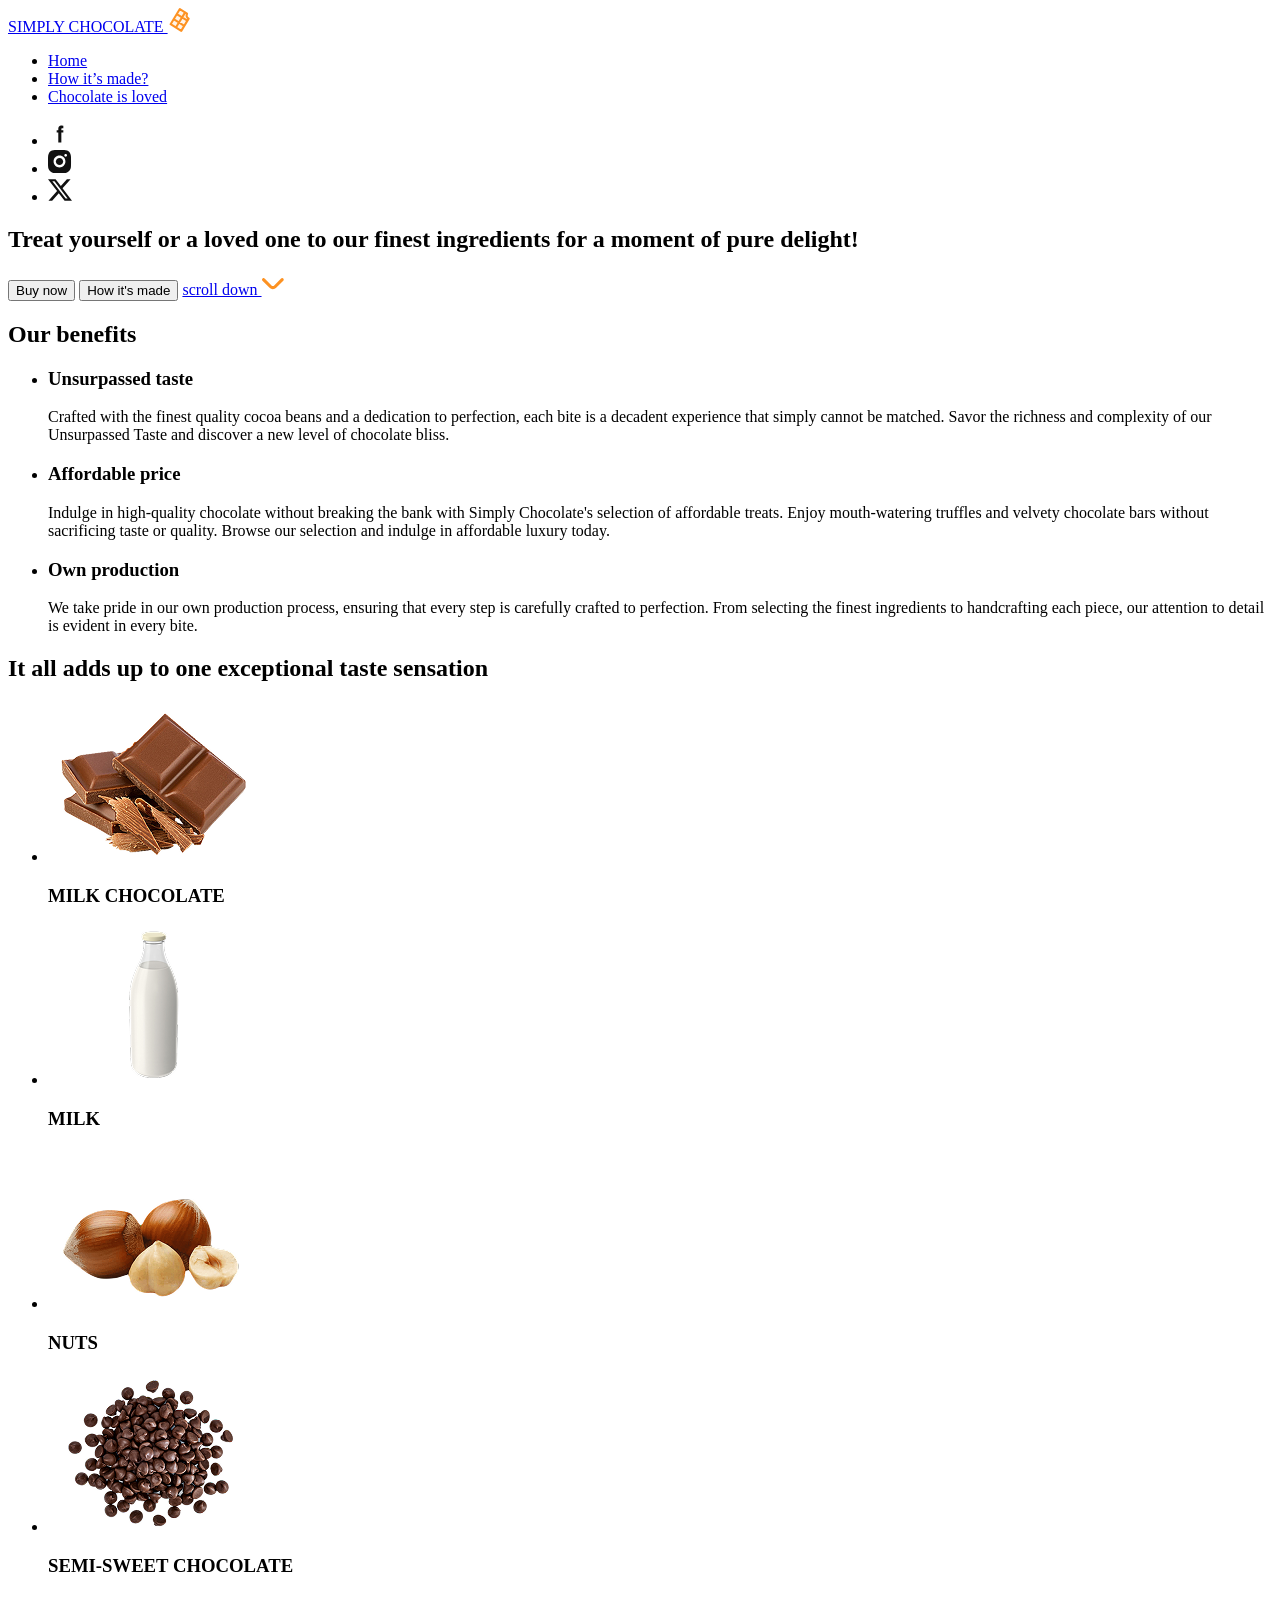
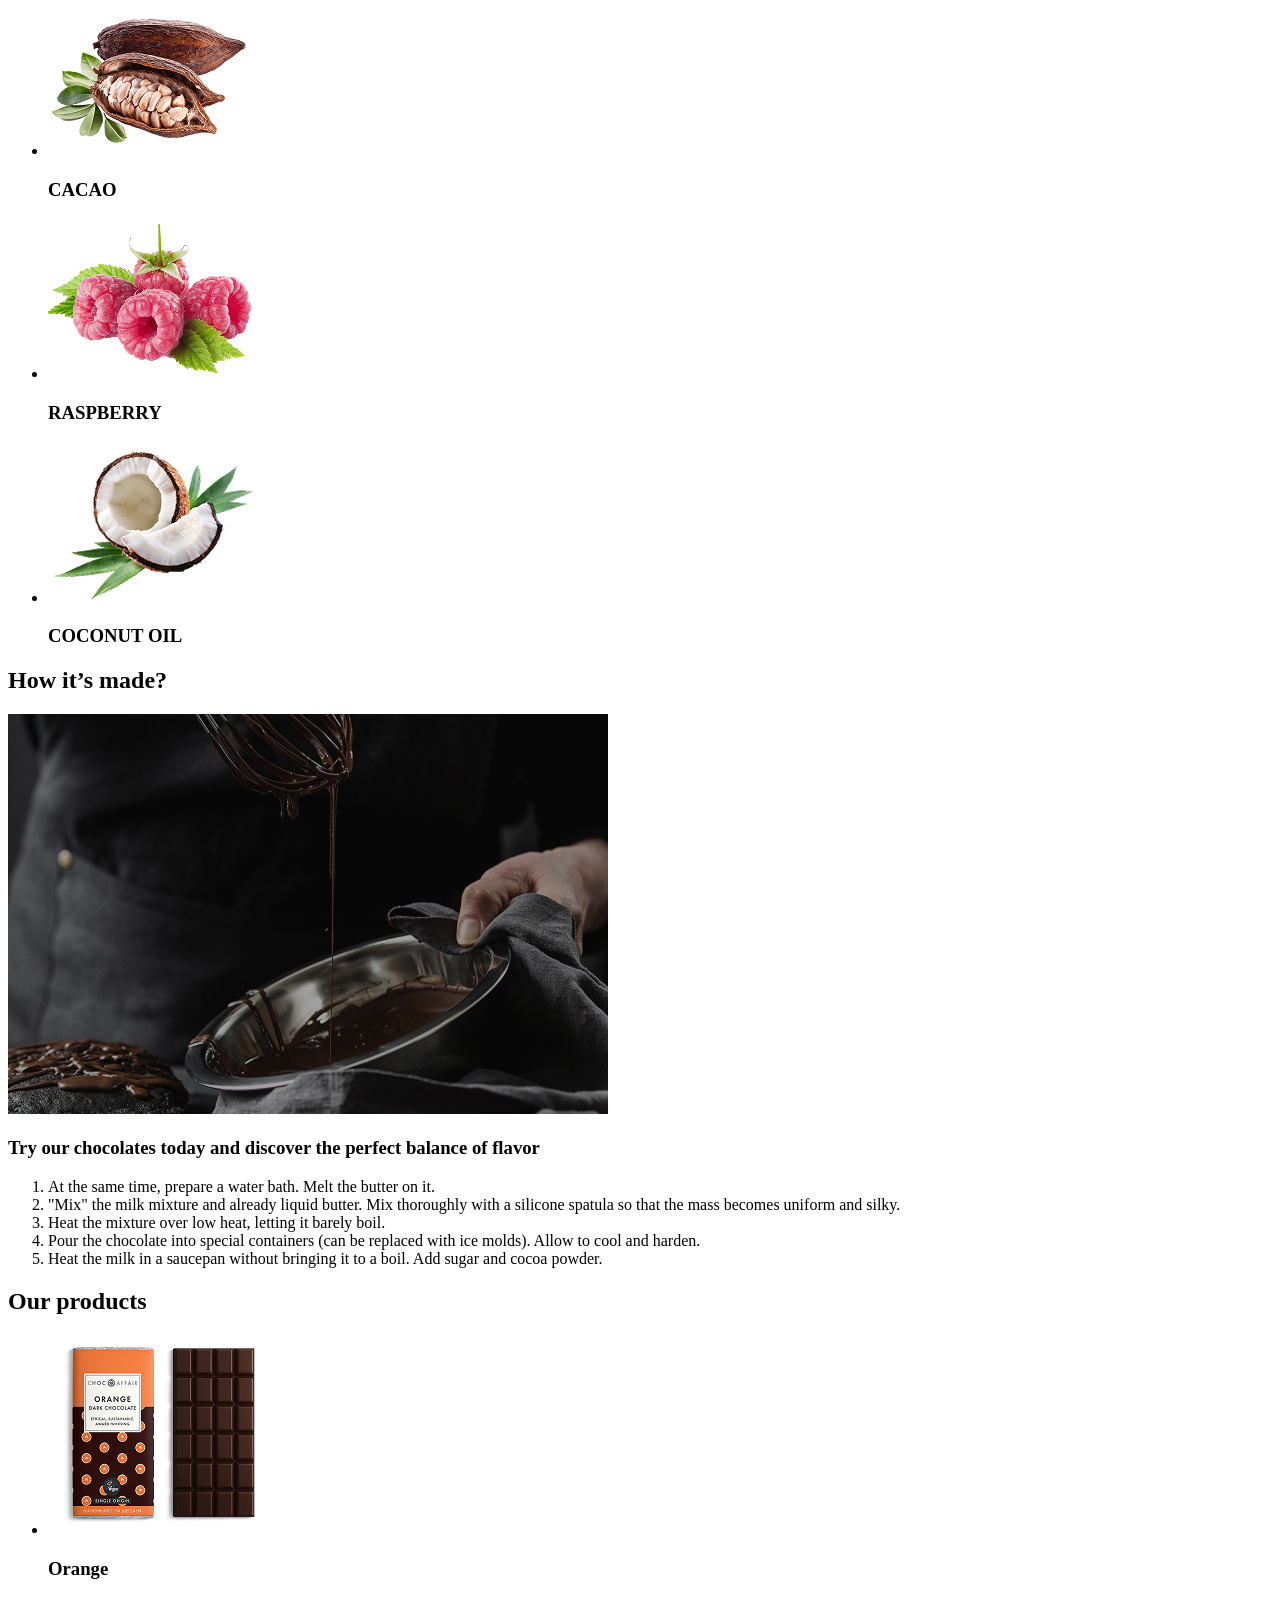
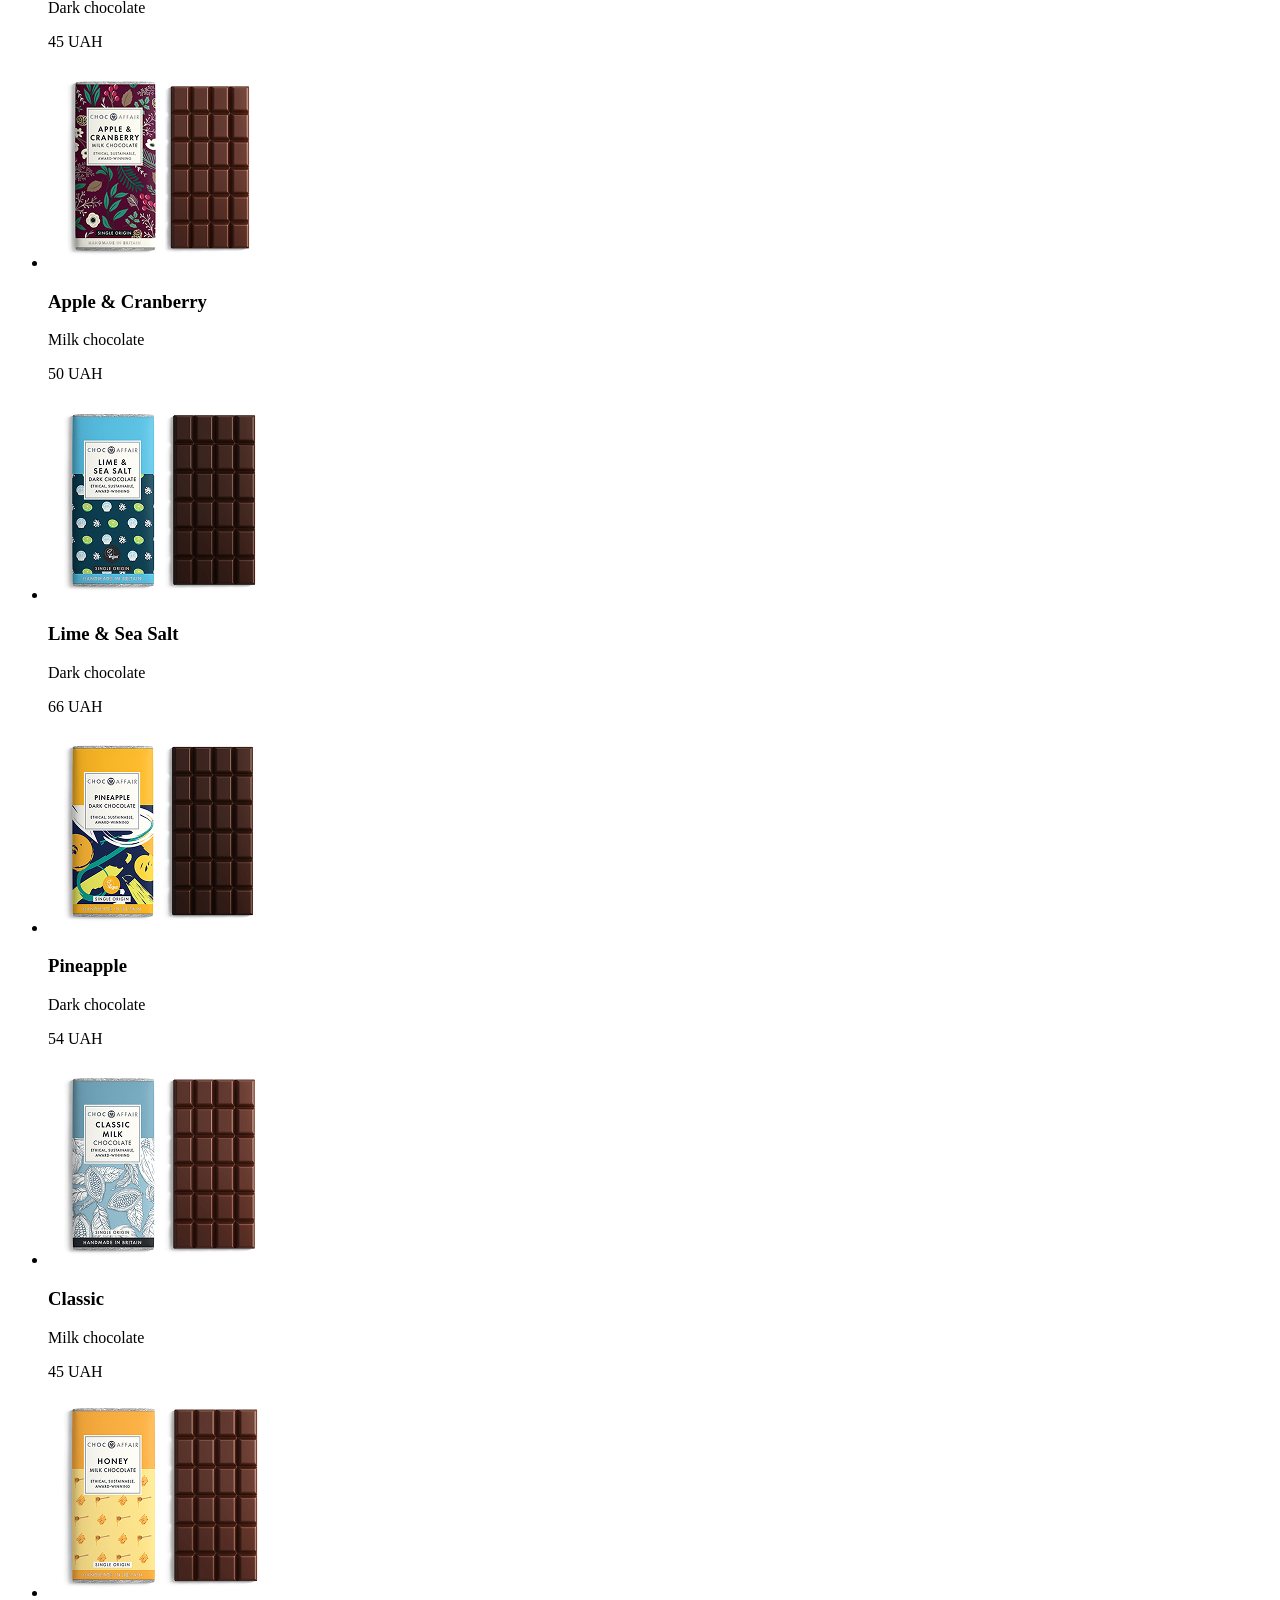
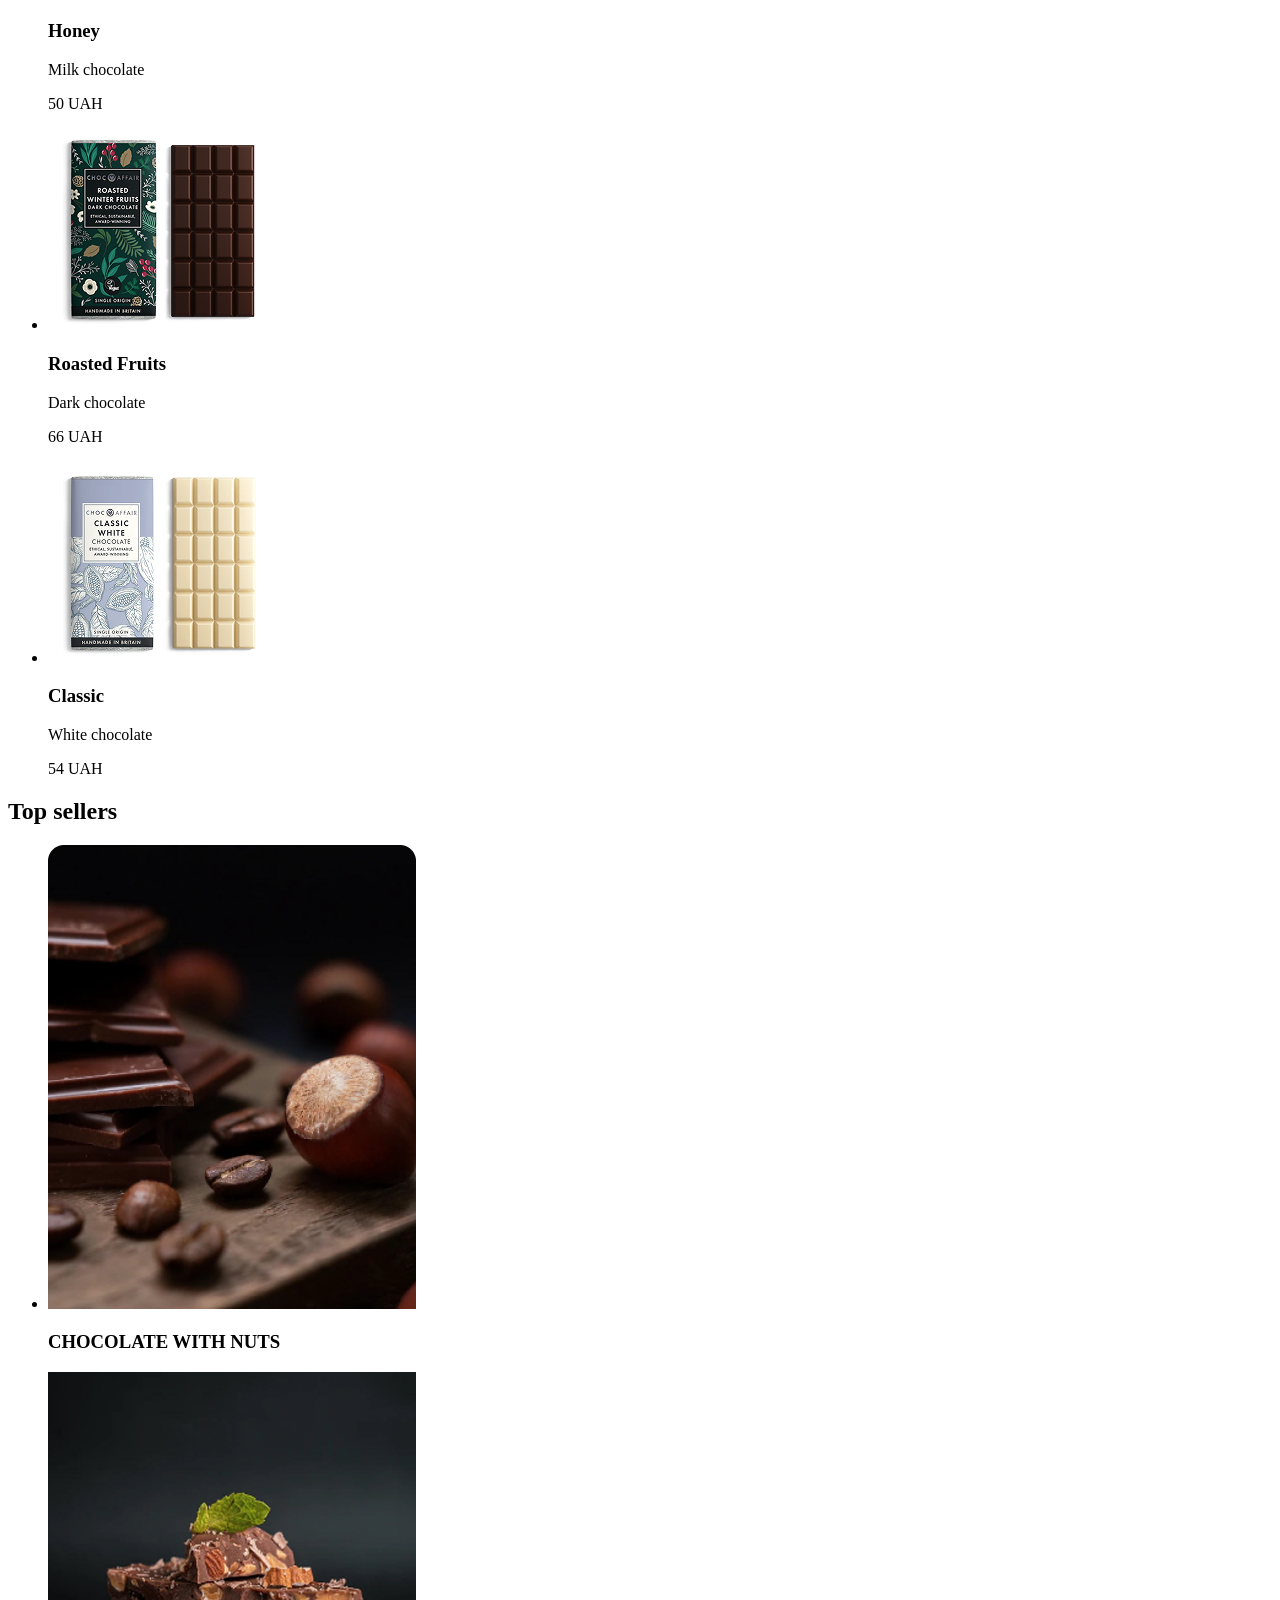
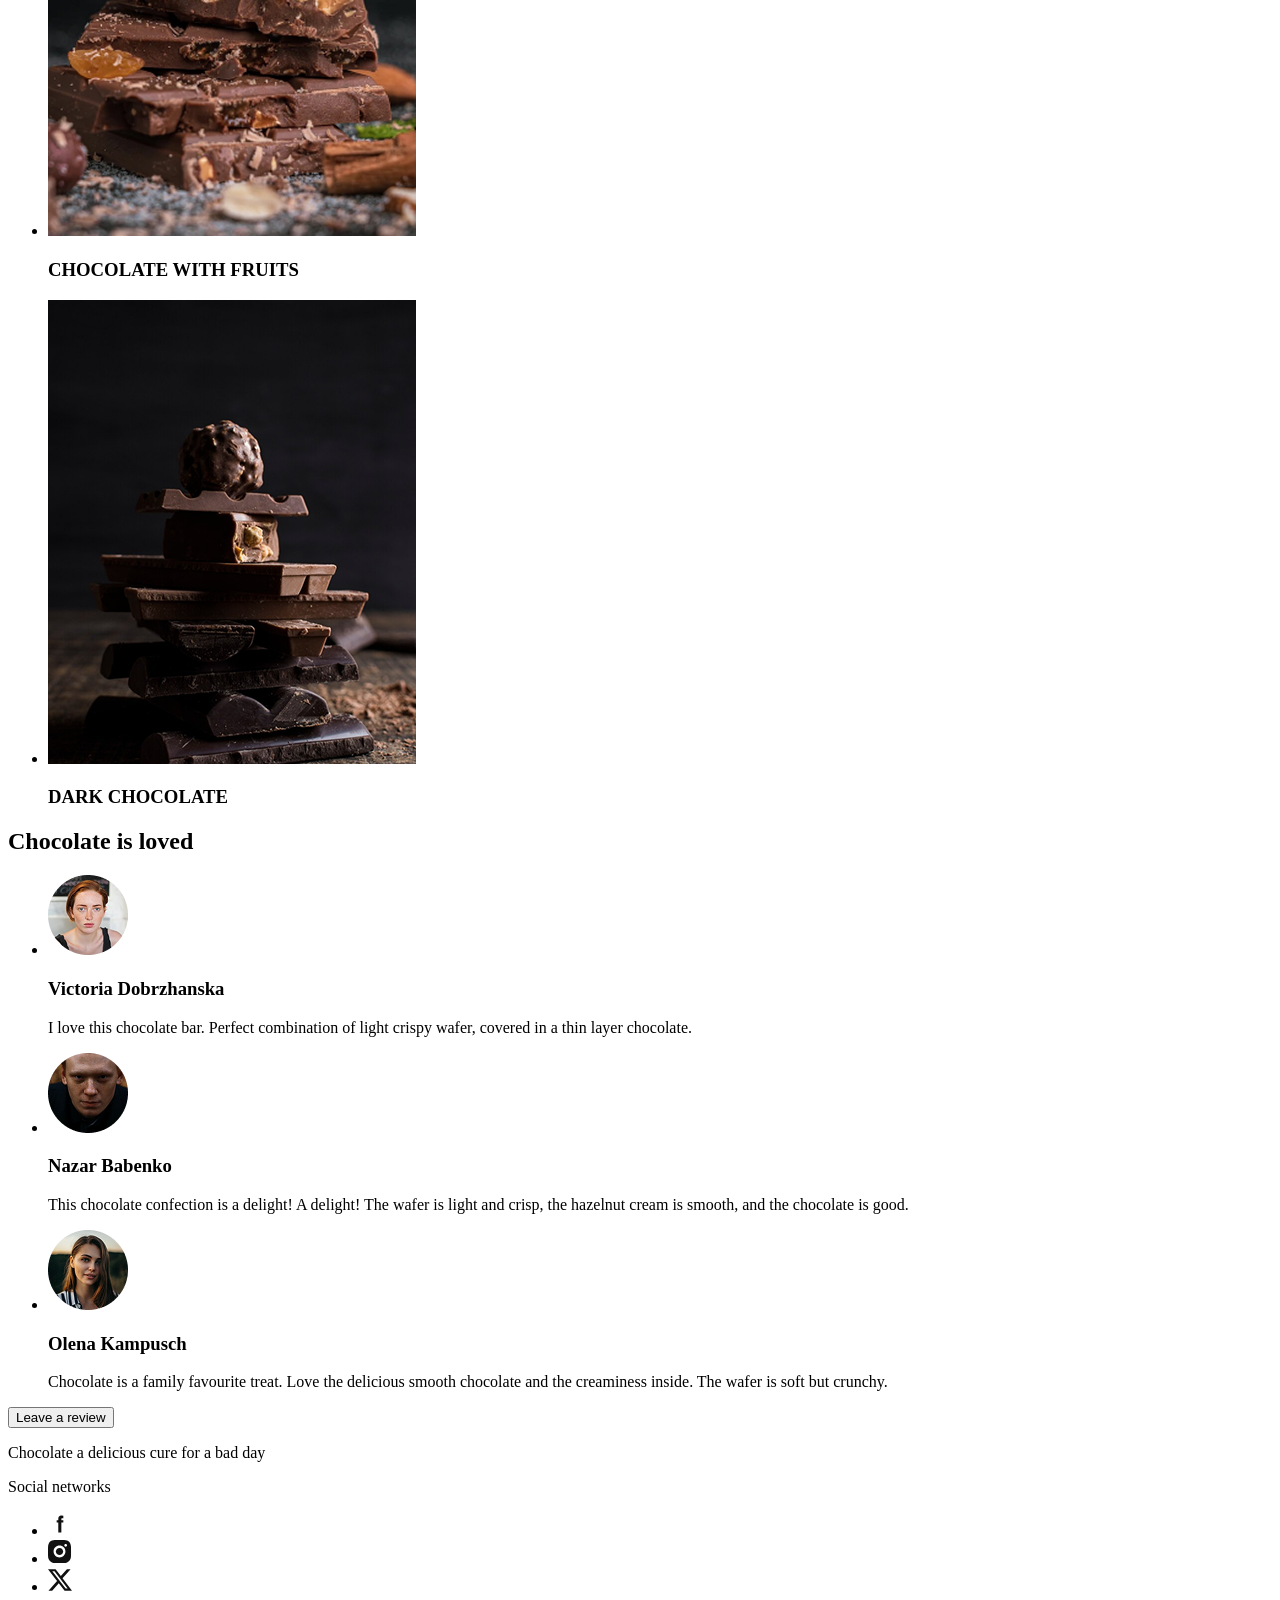
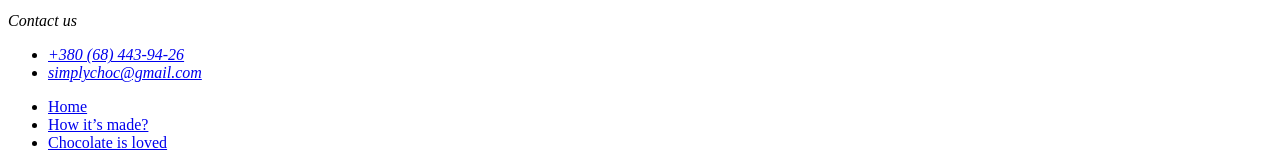
==== index.html @ ccf54289 "Finish lesson-01" ====
<!DOCTYPE html>
<html lang="en">
<head>
    <meta charset="UTF-8">
    <meta name="viewport" content="width=device-width, initial-scale=1.0">
    <meta name="description" content="Simply Chocolate offers high-quality, handmade chocolate bars with unique flavors like Orange, Sea Salt, and Roasted Nuts. Pure ingredients for a moment of pure delight. Shop our bestsellers online.">
    <meta name="keywords" content="simply chocolate, artisan chocolate, buy chocolate online, dark chocolate bars, milk chocolate, organic sweets, handmade confectionery, chocolate gift sets, gourmet chocolate, cocoa products">
    <title>Simply Chocolate</title>
    <link rel="shortcut icon" href="./images/icons/logo.svg" type="image/xml+svg" />
</head>
<body>
    <!-- Header section-->
    <header id="home">
        <a href="./index.html">SIMPLY CHOCOLATE <img src="./images/icons/logo.svg" alt="Site logo" width="24" height="24"></a>
        <nav>
            <ul>
                <li>
                    <a href="#home">Home</a>
                </li>
                <li>
                    <a href="#made">How it’s made?</a>
                </li>
                <li>
                    <a href="#reviews">Chocolate is loved</a>
                </li>
            </ul>
        </nav>

        <ul>
            <li>
                <a href="https://facebook.com" 
                target="_blank" 
                rel="noopener noreferrer">
                    <img src="./images/icons/facebook.svg" 
                    alt="Facebook icon" 
                    width="24" 
                    height="24">
                </a>
            </li>
            <li>
                <a href="https://instagram.com" 
                target="_blank" 
                rel="noopener noreferrer">
                    <img src="./images/icons/instagram.svg" 
                    alt="Instagram icon" 
                    width="24" 
                    height="24">
                </a>
            </li>
            <li>
                <a href="https://twitter.com" 
                target="_blank" 
                rel="noopener noreferrer">
                    <img src="./images/icons/twitter.svg" 
                    alt="Twitter icon" 
                    width="24" 
                    height="24">
                </a>
            </li>
        </ul>


    </header> 
    <main>
        <!-- Hero section-->
        <section id="hero">
            <h1>
                Treat yourself or a loved one to our finest ingredients for a moment of pure delight!
            </h1>
            <button type="button">Buy now</button>
            <button type="button">How it&#39;s made</button>
            <a href="#benefits" >scroll down
                <img src="./images/icons/scroll.svg" alt="Arrow down" width="22" height="22">
            </a>

        </section>
        <!-- Benefits section-->
        <section id="benefits">
            <h2>Our benefits</h2>
            <ul>
                <li>
                    <h3>Unsurpassed taste</h3>
                    <p>Crafted with the finest quality cocoa beans and a dedication to perfection, each bite is a decadent experience that simply cannot be matched. Savor the richness and complexity of our Unsurpassed Taste and discover a new level of chocolate bliss.</p>
                </li>
                <li>
                    <h3>Affordable price</h3>
                    <p>Indulge in high-quality chocolate without breaking the bank with Simply Chocolate's selection of affordable treats. Enjoy mouth-watering truffles and velvety chocolate bars without sacrificing taste or quality. Browse our selection and indulge in affordable luxury today.</p>
                </li>
                <li>
                    <h3>Own production</h3>
                    <p>We take pride in our own production process, ensuring that every step is carefully crafted to perfection. From selecting the finest ingredients to handcrafting each piece, our attention to detail is evident in every bite.</p>
                </li>
            </ul>
        </section>
        <!-- Ingredients section-->
        <section id="ingredients">
            <h2>It all adds up to one exceptional taste sensation</h2>
            <ul>
                <li>
                    <img src="./images/ingredients/img-1.png" width="212" height="160" alt="Ingredient 1">
                    <h3>MILK CHOCOLATE</h3>
                </li>
                <li>
                    <img src="./images/ingredients/img-2.png" width="212" height="160" alt="Ingredient 2">
                    <h3>MILK</h3>
                </li>
                <li>
                    <img src="./images/ingredients/img-3.png" width="212" height="160" alt="Ingredient 3">
                    <h3>NUTS</h3>
                </li>
                <li>
                    <img src="./images/ingredients/img-4.png" width="212" height="160" alt="Ingredient 4">
                    <h3>SEMI-SWEET CHOCOLATE</h3>
                </li>
                <li>
                    <img src="./images/ingredients/img-5.png" width="212" height="160" alt="Ingredient 5">
                    <h3>CACAO</h3>
                </li>
                <li>
                    <img src="./images/ingredients/img-6.png" width="212" height="160" alt="Ingredient 6">
                    <h3>RASPBERRY</h3>
                </li>
                <li>
                    <img src="./images/ingredients/img-7.png" width="212" height="160" alt="Ingredient 7">
                    <h3>COCONUT OIL</h3>
                </li>
            </ul>
        </section>
        <!-- Made section-->
        <section id="made">
            <h2>How it’s made?</h2>
            <img src="./images/made/image.jpg" width="600" height="400" alt="How it's made">
            <h3>Try  our chocolates today and discover the perfect balance of flavor</h3>
            <ol>
                <li>At the same time, prepare a water bath. Melt the butter on it.</li>
                <li>"Mix" the milk mixture and already liquid butter. Mix thoroughly with a silicone spatula so that the mass becomes uniform and silky.</li>
                <li>Heat the mixture over low heat, letting it barely boil.</li>
                <li>Pour the chocolate into special containers (can be replaced with ice molds). Allow to cool and harden.</li>
                <li>Heat the milk in a saucepan without bringing it to a boil. Add sugar and cocoa powder.</li>
            </ol>
        </section>
        <!-- Products section-->
        <section id="products">
            <h2>Our products</h2>
            <ul>
                <li>
                    <img src="./images/products/img-1.jpg" alt="" width="230" height="201">
                    <h3>Orange </h3>
                    <p>Dark chocolate</p>
                    <p>45 UAH</p>
                </li>
                <li>
                    <img src="./images/products/img-2.jpg" alt="" width="230" height="201">
                    <h3>Apple & Cranberry</h3>
                    <p>Milk chocolate</p>
                    <p>50 UAH</p>
                </li>
                <li>
                    <img src="./images/products/img-3.jpg" alt="" width="230" height="201">
                    <h3>Lime & Sea Salt</h3>
                    <p>Dark chocolate</p>
                    <p>66 UAH</p>
                </li>
                <li>
                    <img src="./images/products/img-4.jpg" alt="" width="230" height="201">
                    <h3>Pineapple</h3>
                    <p>Dark chocolate</p>
                    <p>54 UAH</p>
                </li>
                <li>
                    <img src="./images/products/img-5.jpg" alt="" width="230" height="201">
                    <h3>Classic</h3>
                    <p>Milk chocolate</p>
                    <p>45 UAH</p>
                </li>
                <li>
                    <img src="./images/products/img-6.jpg" alt="" width="230" height="201">
                    <h3>Honey</h3>
                    <p>Milk chocolate</p>
                    <p>50 UAH</p>
                </li>
                <li>
                    <img src="./images/products/img-7.jpg" alt="" width="230" height="201">
                    <h3>Roasted Fruits</h3>
                    <p>Dark chocolate</p>
                    <p>66 UAH</p>
                </li>
                <li>
                    <img src="./images/products/img-8.jpg" alt="" width="230" height="201">
                    <h3>Classic</h3>
                    <p>White chocolate</p>
                    <p>54 UAH</p>
                </li>
            </ul>

        </section>
        <!-- Bestsellers section-->
        <section id="bestsellers">
            <h2>Top sellers</h2>
            <ul>
                <li>
                    <img src="./images/bestsellers/ill-1.png" alt="" width="368" height="464">
                    <h3>CHOCOLATE WITH NUTS</h3>
                </li>
                <li>
                    <img src="./images/bestsellers/ill-2.png" alt="" width="368" height="464">
                    <h3>CHOCOLATE WITH FRUITS</h3>
                </li>
                <li>
                    <img src="./images/bestsellers/ill-3.png" alt="" width="368" height="464">
                    <h3>DARK CHOCOLATE</h3>
                </li>
            </ul> 
        </section>
        <!-- Reviews section-->
        <section id="reviews">
            <h2>Chocolate is loved</h2>
            <ul>
                <li>
                    <img src="./images/reviews/img-1.png" alt="Victoria Dobrzhanska" width="80" height="80">
                    <h3>Victoria Dobrzhanska</h3>
                    <p>I love this chocolate bar. Perfect combination of light crispy wafer, covered in a thin layer chocolate.</p>
                </li>
                <li>
                    <img src="./images/reviews/img-2.png" alt="Nazar Babenko" width="80" height="80">
                    <h3>Nazar Babenko</h3>
                    <p>This chocolate confection is a delight! A delight! The wafer is light and crisp, the hazelnut cream is smooth, and the chocolate is good.</p>
                </li>
                <li>
                    <img src="./images/reviews/img-3.png" alt="Olena Kampusch" width="80" height="80">
                    <h3>Olena Kampusch</h3>
                    <p> Chocolate is a family favourite treat. Love the delicious smooth chocolate and the creaminess inside. The wafer is soft but crunchy.</p>
                </li>
            </ul>
            <button type="button">Leave  a review</button>
        </section>

    </main>
    <!-- Footer section-->
    <footer>
        <p>Chocolate a delicious cure for a bad day</p>

        <p>Social networks</p>

         <ul>
            <li>
                <a href="https://facebook.com" 
                target="_blank" 
                rel="noopener noreferrer">
                    <img src="./images/icons/facebook.svg" 
                    alt="Facebook icon" 
                    width="24" 
                    height="24">
                </a>
            </li>
            <li>
                <a href="https://instagram.com" 
                target="_blank" 
                rel="noopener noreferrer">
                    <img src="./images/icons/instagram.svg" 
                    alt="Instagram icon" 
                    width="24" 
                    height="24">
                </a>
            </li>
            <li>
                <a href="https://twitter.com" 
                target="_blank" 
                rel="noopener noreferrer">
                    <img src="./images/icons/twitter.svg" 
                    alt="Twitter icon" 
                    width="24" 
                    height="24">
                </a>
            </li>
        </ul>

        <address>
            <p>Contact us</p>
            <ul>
                <li><a href="tel:+380684439426">+380 (68) 443-94-26</a></li>
                <li><a href="mailto:simplychoc@gmail.com">simplychoc@gmail.com</a></li>
            </ul>
        </address>

        <ul>
            <li>
                <a href="#home">Home</a>
            </li>
            <li>
                <a href="#made">How it’s made?</a>
            </li>
            <li>
                <a href="#reviews">Chocolate is loved</a>
            </li>
        </ul>

    </footer>
    
</body>
</html>
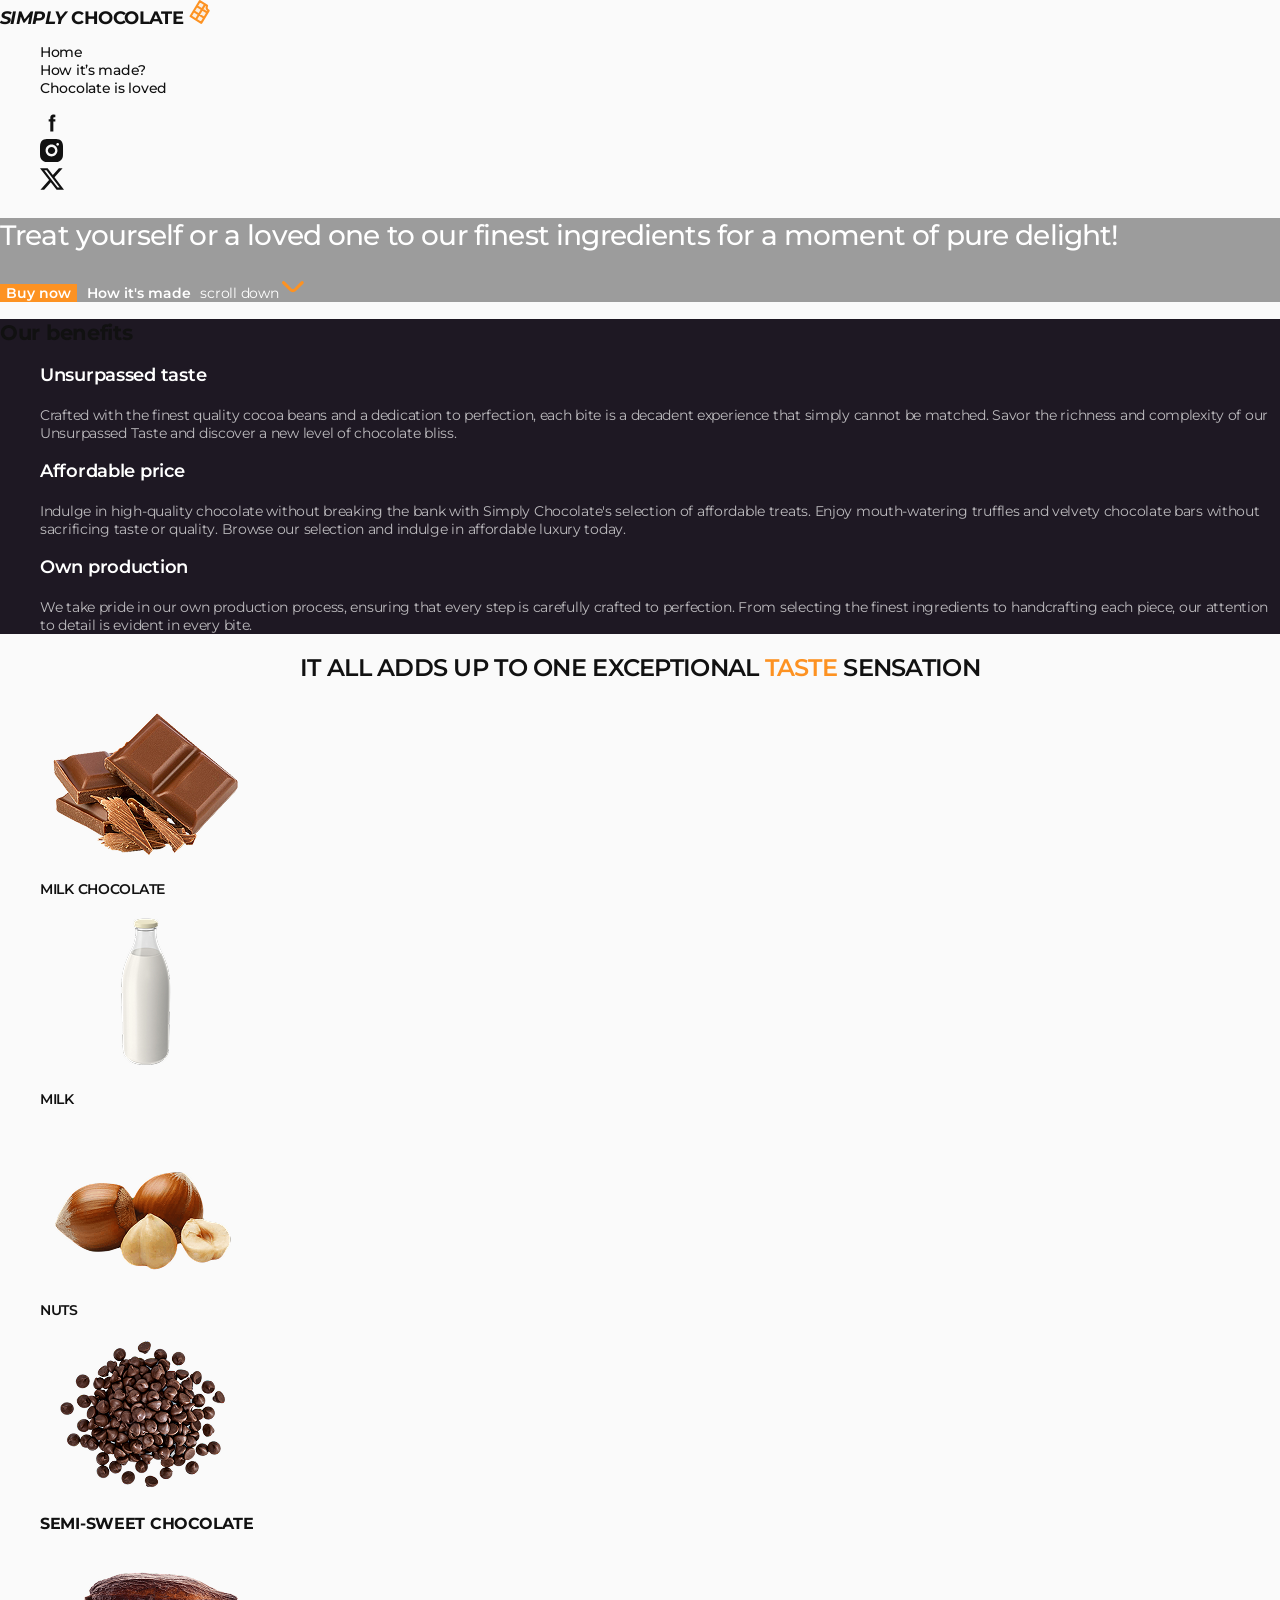
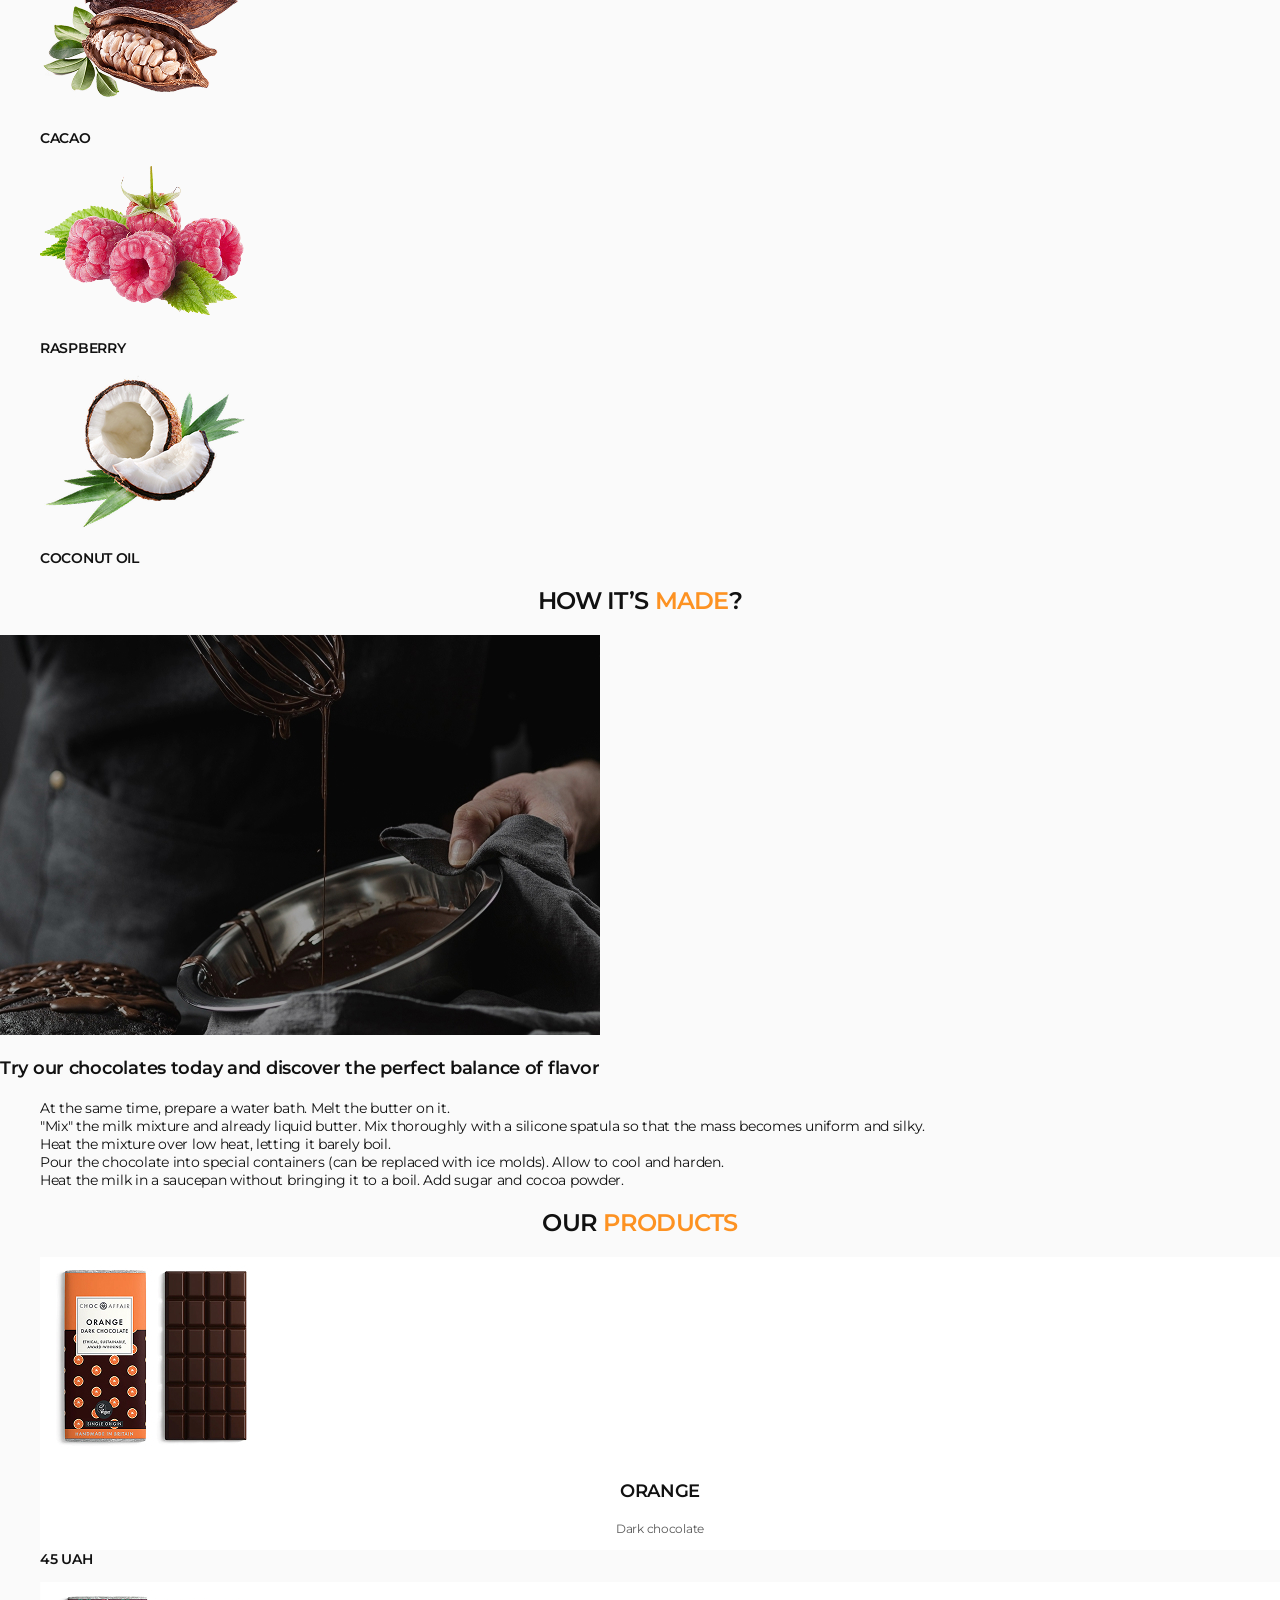
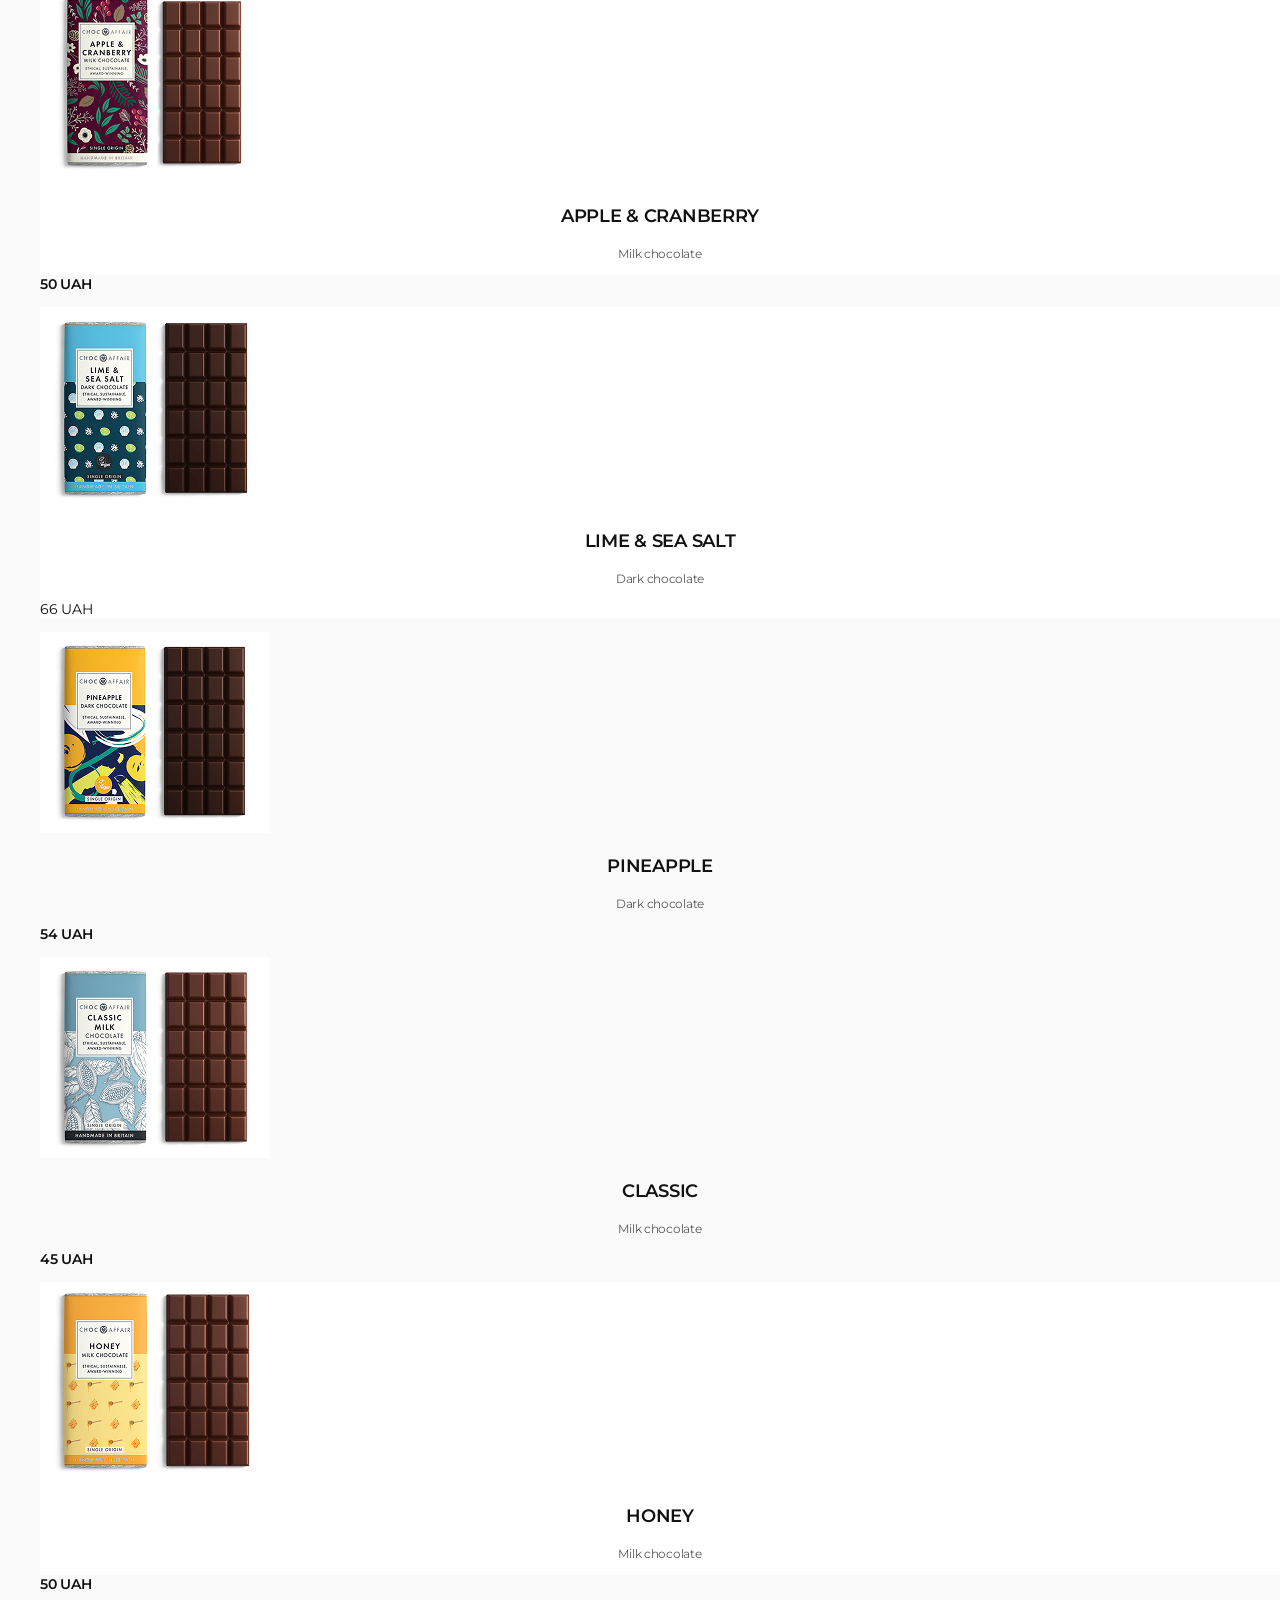
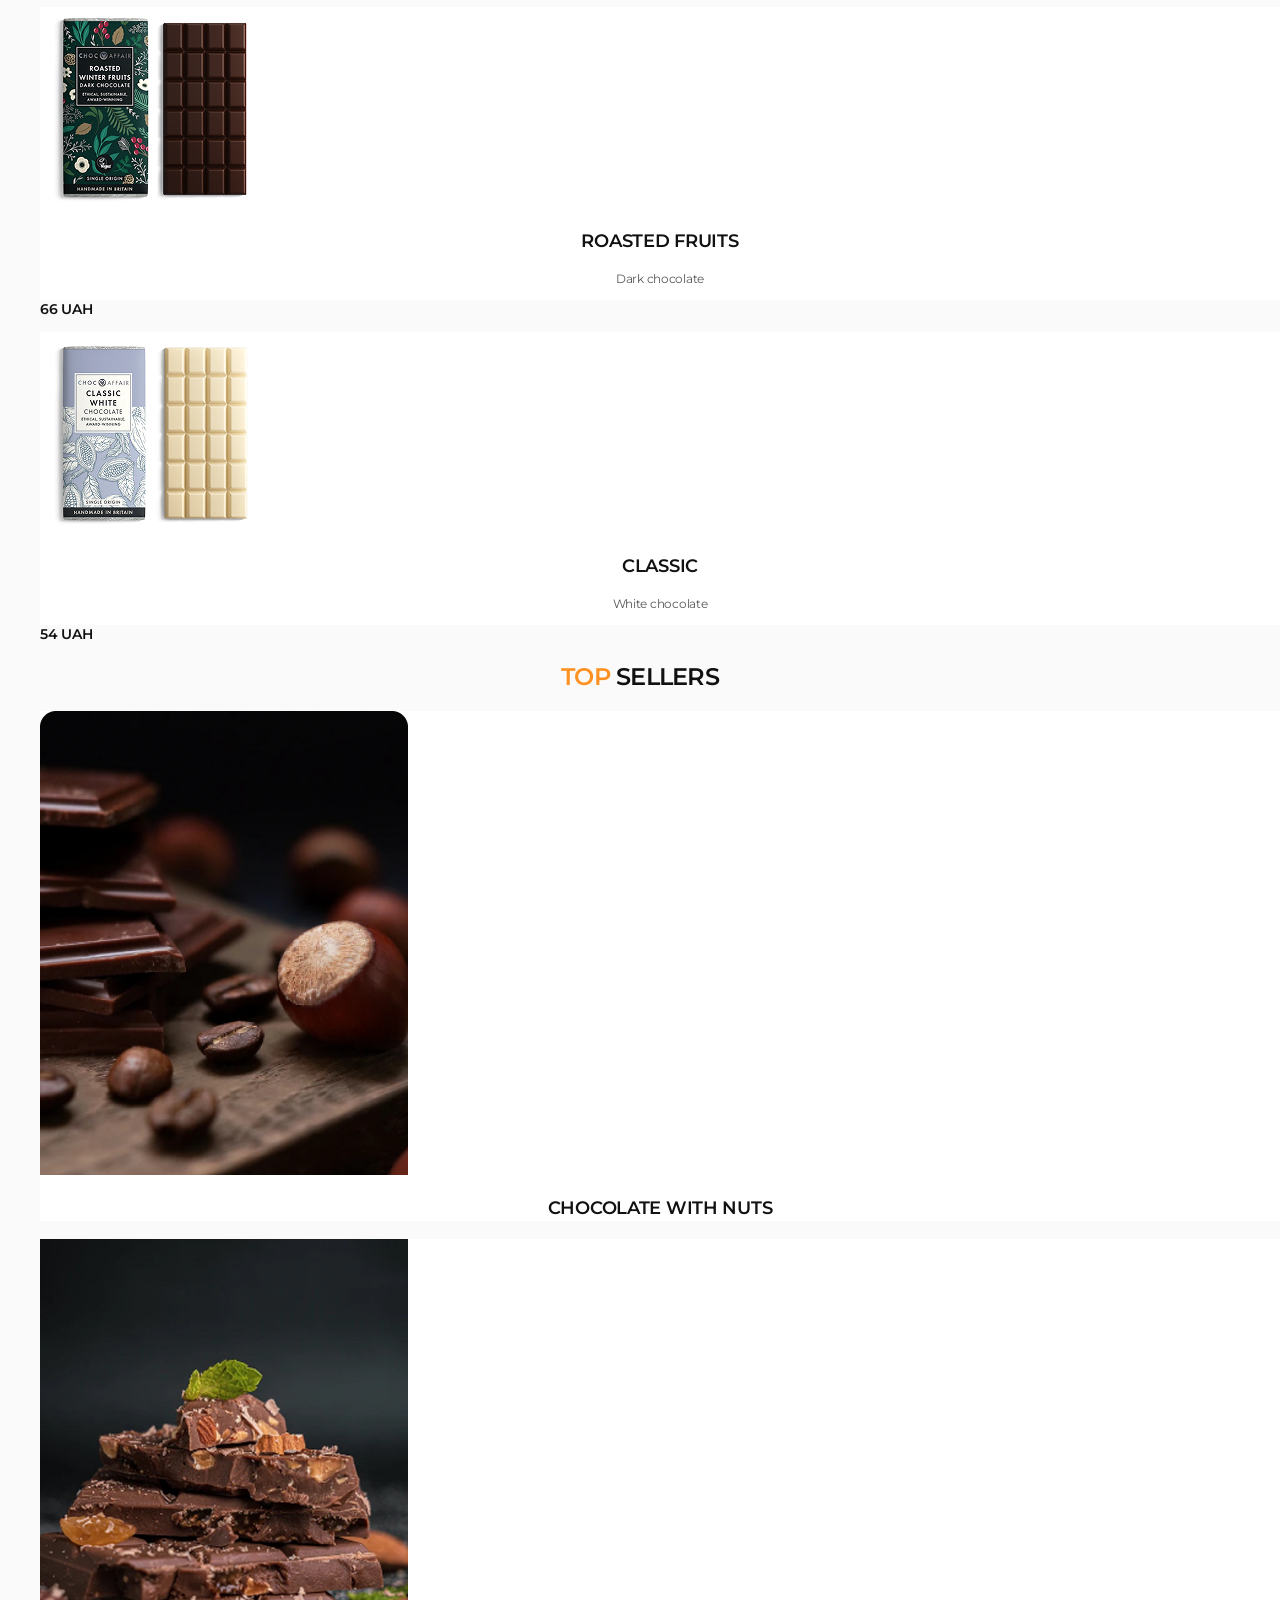
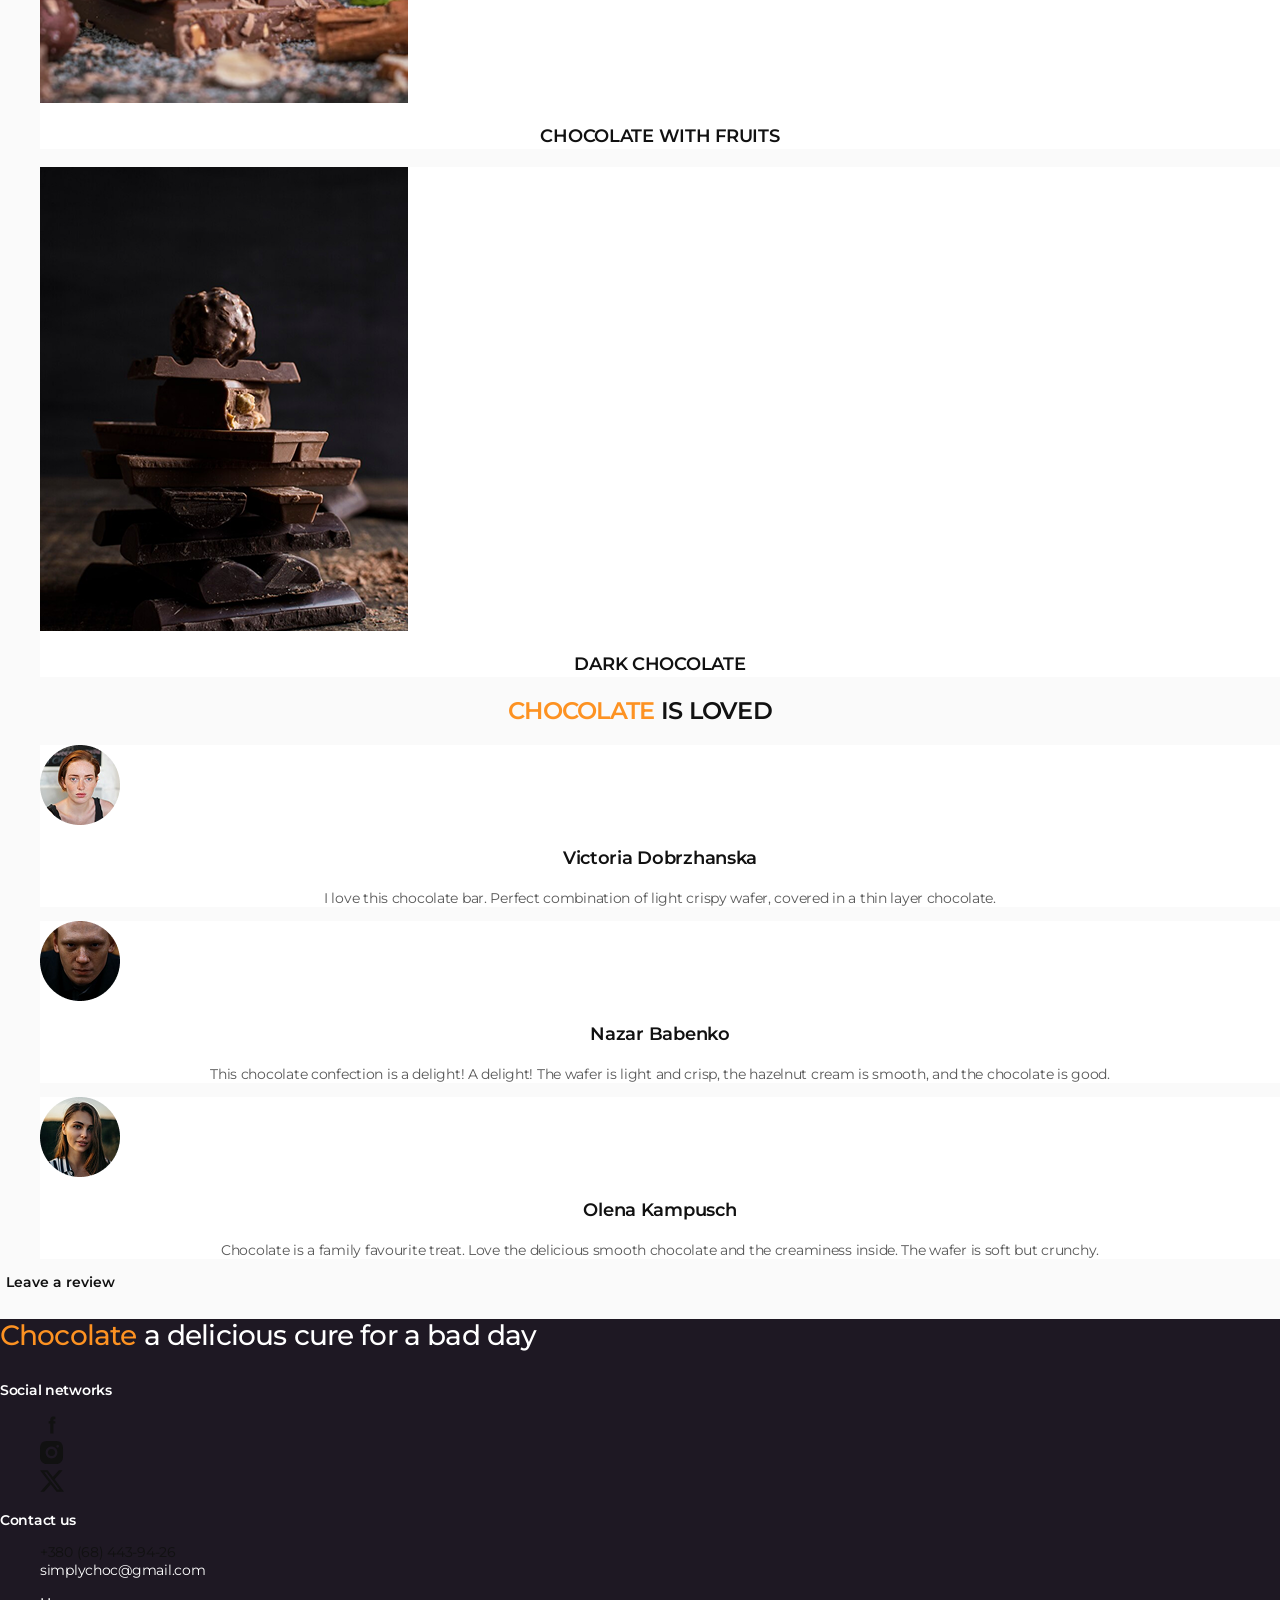
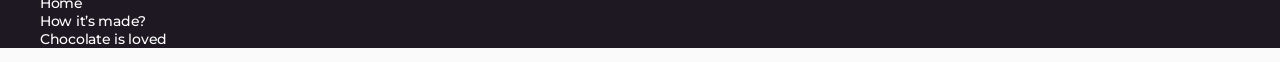
==== commit 299703e6: "finish module 2" ====
--- a/index.html
+++ b/index.html
@@ -1,301 +1,505 @@
-<!DOCTYPE html>
+<!doctype html>
 <html lang="en">
-<head>
-    <meta charset="UTF-8">
-    <meta name="viewport" content="width=device-width, initial-scale=1.0">
-    <meta name="description" content="Simply Chocolate offers high-quality, handmade chocolate bars with unique flavors like Orange, Sea Salt, and Roasted Nuts. Pure ingredients for a moment of pure delight. Shop our bestsellers online.">
-    <meta name="keywords" content="simply chocolate, artisan chocolate, buy chocolate online, dark chocolate bars, milk chocolate, organic sweets, handmade confectionery, chocolate gift sets, gourmet chocolate, cocoa products">
+  <head>
+    <meta charset="UTF-8" />
+    <meta name="viewport" content="width=device-width, initial-scale=1.0" />
+    <meta
+      name="description"
+      content="Simply Chocolate offers high-quality, handmade chocolate bars with unique flavors like Orange, Sea Salt, and Roasted Nuts. Pure ingredients for a moment of pure delight. Shop our bestsellers online."
+    />
+    <meta
+      name="keywords"
+      content="simply chocolate, artisan chocolate, buy chocolate online, dark chocolate bars, milk chocolate, organic sweets, handmade confectionery, chocolate gift sets, gourmet chocolate, cocoa products"
+    />
     <title>Simply Chocolate</title>
-    <link rel="shortcut icon" href="./images/icons/logo.svg" type="image/xml+svg" />
-</head>
-<body>
+    <link
+      rel="shortcut icon"
+      href="./images/icons/logo.svg"
+      type="image/xml+svg"
+    />
+    <!-- Fonts-->
+    <link rel="preconnect" href="https://fonts.googleapis.com">
+<link rel="preconnect" href="https://fonts.gstatic.com" crossorigin>
+<link href="https://fonts.googleapis.com/css2?family=Montserrat:ital,wght@0,100..900;1,100..900&family=Roboto:ital,wght@0,100..900;1,100..900&display=swap" rel="stylesheet">
+     <!-- Normalize styles -->
+    <link rel="stylesheet" href="https://cdnjs.cloudflare.com/ajax/libs/modern-normalize/3.0.1/modern-normalize.min.css" integrity="sha512-q6WgHqiHlKyOqslT/lgBgodhd03Wp4BEqKeW6nNtlOY4quzyG3VoQKFrieaCeSnuVseNKRGpGeDU3qPmabCANg==" crossorigin="anonymous" referrerpolicy="no-referrer">
+    <!-- Custom styles -->
+    <link rel="stylesheet" href="./css/main.css" />
+  </head>
+  <body>
     <!-- Header section-->
-    <header id="home">
-        <a href="./index.html">SIMPLY CHOCOLATE <img src="./images/icons/logo.svg" alt="Site logo" width="24" height="24"></a>
-        <nav>
-            <ul>
-                <li>
-                    <a href="#home">Home</a>
-                </li>
-                <li>
-                    <a href="#made">How it’s made?</a>
-                </li>
-                <li>
-                    <a href="#reviews">Chocolate is loved</a>
-                </li>
-            </ul>
-        </nav>
+    <header class="header" id="home">
+      <a class="logo" href="./index.html">
+        <i>SIMPLY</i> CHOCOLATE
+        <img
+        class="logo__icon"
+          src="./images/icons/logo.svg"
+          alt="Site logo"
+          width="24"
+          height="24"
+      /></a>
+      <nav class="main-nav">
+        <ul class="main-nav-list">
+          <li class="main-nav-item">
+            <a class="main-nav-link" href="#home">Home</a>
+          </li>
+          <li class="main-nav-item">
+            <a class="main-nav-link" href="#made">How it’s made?</a>
+          </li>
+          <li class="main-nav-item">
+            <a class="main-nav-link" href="#reviews">Chocolate is loved</a>
+          </li>
+        </ul>
+      </nav>
 
-        <ul>
-            <li>
-                <a href="https://facebook.com" 
-                target="_blank" 
-                rel="noopener noreferrer">
-                    <img src="./images/icons/facebook.svg" 
-                    alt="Facebook icon" 
-                    width="24" 
-                    height="24">
-                </a>
-            </li>
-            <li>
-                <a href="https://instagram.com" 
-                target="_blank" 
-                rel="noopener noreferrer">
-                    <img src="./images/icons/instagram.svg" 
-                    alt="Instagram icon" 
-                    width="24" 
-                    height="24">
-                </a>
-            </li>
-            <li>
-                <a href="https://twitter.com" 
-                target="_blank" 
-                rel="noopener noreferrer">
-                    <img src="./images/icons/twitter.svg" 
-                    alt="Twitter icon" 
-                    width="24" 
-                    height="24">
-                </a>
-            </li>
-        </ul>
-
-
-    </header> 
+      <ul class="socials">
+        <li class="socials-item">
+          <a class="socials-link"
+            href="https://facebook.com"
+            target="_blank"
+            rel="noopener noreferrer"
+          >
+            <img class="socials-icon"
+              src="./images/icons/facebook.svg"
+              alt="Facebook icon"
+              width="24"
+              height="24"
+            />
+          </a>
+        </li>
+        <li class="socials-item">
+          <a class="socials-link"
+            href="https://instagram.com"
+            target="_blank"
+            rel="noopener noreferrer"
+          >
+            <img class="socials-icon"
+              src="./images/icons/instagram.svg"
+              alt="Instagram icon"
+              width="24"
+              height="24"
+            />
+          </a>
+        </li>
+        <li class="socials-item">
+          <a class="socials-link"
+            href="https://twitter.com"
+            target="_blank"
+            rel="noopener noreferrer"
+          >
+            <img class="socials-icon"
+              src="./images/icons/twitter.svg"
+              alt="Twitter icon"
+              width="24"
+              height="24"
+            />
+          </a>
+        </li>
+      </ul>
+    </header>
     <main>
-        <!-- Hero section-->
-        <section id="hero">
-            <h1>
-                Treat yourself or a loved one to our finest ingredients for a moment of pure delight!
-            </h1>
-            <button type="button">Buy now</button>
-            <button type="button">How it&#39;s made</button>
-            <a href="#benefits" >scroll down
-                <img src="./images/icons/scroll.svg" alt="Arrow down" width="22" height="22">
-            </a>
-
-        </section>
-        <!-- Benefits section-->
-        <section id="benefits">
-            <h2>Our benefits</h2>
-            <ul>
-                <li>
-                    <h3>Unsurpassed taste</h3>
-                    <p>Crafted with the finest quality cocoa beans and a dedication to perfection, each bite is a decadent experience that simply cannot be matched. Savor the richness and complexity of our Unsurpassed Taste and discover a new level of chocolate bliss.</p>
-                </li>
-                <li>
-                    <h3>Affordable price</h3>
-                    <p>Indulge in high-quality chocolate without breaking the bank with Simply Chocolate's selection of affordable treats. Enjoy mouth-watering truffles and velvety chocolate bars without sacrificing taste or quality. Browse our selection and indulge in affordable luxury today.</p>
-                </li>
-                <li>
-                    <h3>Own production</h3>
-                    <p>We take pride in our own production process, ensuring that every step is carefully crafted to perfection. From selecting the finest ingredients to handcrafting each piece, our attention to detail is evident in every bite.</p>
-                </li>
-            </ul>
-        </section>
-        <!-- Ingredients section-->
-        <section id="ingredients">
-            <h2>It all adds up to one exceptional taste sensation</h2>
-            <ul>
-                <li>
-                    <img src="./images/ingredients/img-1.png" width="212" height="160" alt="Ingredient 1">
-                    <h3>MILK CHOCOLATE</h3>
-                </li>
-                <li>
-                    <img src="./images/ingredients/img-2.png" width="212" height="160" alt="Ingredient 2">
-                    <h3>MILK</h3>
-                </li>
-                <li>
-                    <img src="./images/ingredients/img-3.png" width="212" height="160" alt="Ingredient 3">
-                    <h3>NUTS</h3>
-                </li>
-                <li>
-                    <img src="./images/ingredients/img-4.png" width="212" height="160" alt="Ingredient 4">
-                    <h3>SEMI-SWEET CHOCOLATE</h3>
-                </li>
-                <li>
-                    <img src="./images/ingredients/img-5.png" width="212" height="160" alt="Ingredient 5">
-                    <h3>CACAO</h3>
-                </li>
-                <li>
-                    <img src="./images/ingredients/img-6.png" width="212" height="160" alt="Ingredient 6">
-                    <h3>RASPBERRY</h3>
-                </li>
-                <li>
-                    <img src="./images/ingredients/img-7.png" width="212" height="160" alt="Ingredient 7">
-                    <h3>COCONUT OIL</h3>
-                </li>
-            </ul>
-        </section>
-        <!-- Made section-->
-        <section id="made">
-            <h2>How it’s made?</h2>
-            <img src="./images/made/image.jpg" width="600" height="400" alt="How it's made">
-            <h3>Try  our chocolates today and discover the perfect balance of flavor</h3>
-            <ol>
-                <li>At the same time, prepare a water bath. Melt the butter on it.</li>
-                <li>"Mix" the milk mixture and already liquid butter. Mix thoroughly with a silicone spatula so that the mass becomes uniform and silky.</li>
-                <li>Heat the mixture over low heat, letting it barely boil.</li>
-                <li>Pour the chocolate into special containers (can be replaced with ice molds). Allow to cool and harden.</li>
-                <li>Heat the milk in a saucepan without bringing it to a boil. Add sugar and cocoa powder.</li>
-            </ol>
-        </section>
-        <!-- Products section-->
-        <section id="products">
-            <h2>Our products</h2>
-            <ul>
-                <li>
-                    <img src="./images/products/img-1.jpg" alt="" width="230" height="201">
-                    <h3>Orange </h3>
-                    <p>Dark chocolate</p>
-                    <p>45 UAH</p>
-                </li>
-                <li>
-                    <img src="./images/products/img-2.jpg" alt="" width="230" height="201">
-                    <h3>Apple & Cranberry</h3>
-                    <p>Milk chocolate</p>
-                    <p>50 UAH</p>
-                </li>
-                <li>
-                    <img src="./images/products/img-3.jpg" alt="" width="230" height="201">
-                    <h3>Lime & Sea Salt</h3>
-                    <p>Dark chocolate</p>
-                    <p>66 UAH</p>
-                </li>
-                <li>
-                    <img src="./images/products/img-4.jpg" alt="" width="230" height="201">
-                    <h3>Pineapple</h3>
-                    <p>Dark chocolate</p>
-                    <p>54 UAH</p>
-                </li>
-                <li>
-                    <img src="./images/products/img-5.jpg" alt="" width="230" height="201">
-                    <h3>Classic</h3>
-                    <p>Milk chocolate</p>
-                    <p>45 UAH</p>
-                </li>
-                <li>
-                    <img src="./images/products/img-6.jpg" alt="" width="230" height="201">
-                    <h3>Honey</h3>
-                    <p>Milk chocolate</p>
-                    <p>50 UAH</p>
-                </li>
-                <li>
-                    <img src="./images/products/img-7.jpg" alt="" width="230" height="201">
-                    <h3>Roasted Fruits</h3>
-                    <p>Dark chocolate</p>
-                    <p>66 UAH</p>
-                </li>
-                <li>
-                    <img src="./images/products/img-8.jpg" alt="" width="230" height="201">
-                    <h3>Classic</h3>
-                    <p>White chocolate</p>
-                    <p>54 UAH</p>
-                </li>
-            </ul>
-
-        </section>
-        <!-- Bestsellers section-->
-        <section id="bestsellers">
-            <h2>Top sellers</h2>
-            <ul>
-                <li>
-                    <img src="./images/bestsellers/ill-1.png" alt="" width="368" height="464">
-                    <h3>CHOCOLATE WITH NUTS</h3>
-                </li>
-                <li>
-                    <img src="./images/bestsellers/ill-2.png" alt="" width="368" height="464">
-                    <h3>CHOCOLATE WITH FRUITS</h3>
-                </li>
-                <li>
-                    <img src="./images/bestsellers/ill-3.png" alt="" width="368" height="464">
-                    <h3>DARK CHOCOLATE</h3>
-                </li>
-            </ul> 
-        </section>
-        <!-- Reviews section-->
-        <section id="reviews">
-            <h2>Chocolate is loved</h2>
-            <ul>
-                <li>
-                    <img src="./images/reviews/img-1.png" alt="Victoria Dobrzhanska" width="80" height="80">
-                    <h3>Victoria Dobrzhanska</h3>
-                    <p>I love this chocolate bar. Perfect combination of light crispy wafer, covered in a thin layer chocolate.</p>
-                </li>
-                <li>
-                    <img src="./images/reviews/img-2.png" alt="Nazar Babenko" width="80" height="80">
-                    <h3>Nazar Babenko</h3>
-                    <p>This chocolate confection is a delight! A delight! The wafer is light and crisp, the hazelnut cream is smooth, and the chocolate is good.</p>
-                </li>
-                <li>
-                    <img src="./images/reviews/img-3.png" alt="Olena Kampusch" width="80" height="80">
-                    <h3>Olena Kampusch</h3>
-                    <p> Chocolate is a family favourite treat. Love the delicious smooth chocolate and the creaminess inside. The wafer is soft but crunchy.</p>
-                </li>
-            </ul>
-            <button type="button">Leave  a review</button>
-        </section>
-
+      <!-- Hero section-->
+      <section class="hero" id="hero">
+        <h1 class="hero-title">
+          Treat yourself or a loved one to our finest ingredients for a moment
+          of pure delight!
+        </h1>
+        <button class="btn btn-filled" type="button">Buy now</button>
+        <button class="btn btn-outlined primary" type="button">How it&#39;s made</button>
+        <a class="hero-link" href="#benefits"
+          >scroll down
+          <img class="hero-link-icon"
+            src="./images/icons/scroll.svg"
+            alt="Arrow down"
+            width="22"
+            height="22"
+          />
+        </a>
+      </section>
+      <!-- Benefits section-->
+      <section class="benefits" id="benefits">
+        <h2>Our benefits</h2>
+        <ul class="benefits-list">
+          <li class="benefits-item">
+            <h3 class="benefits-subtitle">Unsurpassed taste</h3>
+            <p class="benefits-desc">
+              Crafted with the finest quality cocoa beans and a dedication to
+              perfection, each bite is a decadent experience that simply cannot
+              be matched. Savor the richness and complexity of our Unsurpassed
+              Taste and discover a new level of chocolate bliss.
+            </p>
+          </li>
+          <li class="benefits-item">
+            <h3 class="benefits-subtitle">Affordable price</h3>
+            <p class="benefits-desc">
+              Indulge in high-quality chocolate without breaking the bank with
+              Simply Chocolate's selection of affordable treats. Enjoy
+              mouth-watering truffles and velvety chocolate bars without
+              sacrificing taste or quality. Browse our selection and indulge in
+              affordable luxury today.
+            </p>
+          </li>
+          <li class="benefits-item">
+            <h3 class="benefits-subtitle">Own production</h3>
+            <p class="benefits-desc">
+              We take pride in our own production process, ensuring that every
+              step is carefully crafted to perfection. From selecting the finest
+              ingredients to handcrafting each piece, our attention to detail is
+              evident in every bite.
+            </p>
+          </li>
+        </ul>
+      </section>
+      <!-- Ingredients section-->
+      <section class="ingredients section" id="ingredients">
+        <h2 class="ingredients-title section-title">It all adds up to one exceptional <span class="accent">taste</span> sensation</h2>
+        <ul class="ingredients-list">
+          <li class="ingredients-item">
+            <img class="ingredients-ill"
+              src="./images/ingredients/img-1.png"
+              width="212"
+              height="160"
+              alt="Ingredient 1"
+            />
+            <h3 class="ingredients-caption">MILK CHOCOLATE</h3>
+          </li>
+          <li class="ingredients-item">
+            <img class="ingredients-ill"
+              src="./images/ingredients/img-2.png"
+              width="212"
+              height="160"
+              alt="Ingredient 2"
+            />
+            <h3 class="ingredients-caption">MILK</h3>
+          </li>
+          <li class="ingredients-item">
+            <img class="ingredients-ill"
+              src="./images/ingredients/img-3.png"
+              width="212"
+              height="160"
+              alt="Ingredient 3"
+            />
+            <h3 class="ingredients-caption">NUTS</h3>
+          </li>
+          <li class="ingredients-item">
+            <img class="ingredients-ill"
+              src="./images/ingredients/img-4.png"
+              width="212"
+              height="160"
+              alt="Ingredient 4"
+            />
+            <h3>SEMI-SWEET CHOCOLATE</h3>
+          </li>
+          <li class="ingredients-item">
+            <img class="ingredients-ill"
+              src="./images/ingredients/img-5.png"
+              width="212"
+              height="160"
+              alt="Ingredient 5"
+            />
+            <h3 class="ingredients-caption">CACAO</h3>
+          </li>
+          <li class="ingredients-item">
+            <img class="ingredients-ill"
+              src="./images/ingredients/img-6.png"
+              width="212"
+              height="160"
+              alt="Ingredient 6"
+            />
+            <h3 class="ingredients-caption">RASPBERRY</h3>
+          </li>
+          <li class="ingredients-item">
+            <img class="ingredients-ill"
+              src="./images/ingredients/img-7.png"
+              width="212"
+              height="160"
+              alt="Ingredient 7"
+            />
+            <h3 class="ingredients-caption">COCONUT OIL</h3>
+          </li>
+        </ul>
+      </section>
+      <!-- Made section-->
+      <section class="made section" id="made">
+        <h2 class="made-title section-title">How it’s <span class="accent">made</span>?</h2>
+        <img class="made-ill"
+          src="./images/made/image.jpg"
+          width="600"
+          height="400"
+          alt="How it's made"
+        />
+        <h3 class="made-caption">
+          Try our chocolates today and discover the perfect balance of flavor
+        </h3>
+        <ol class="made-list">
+          <li class="made-item">
+            At the same time, prepare a water bath. Melt the butter on it.
+          </li>
+          <li class="made-item">
+            "Mix" the milk mixture and already liquid butter. Mix thoroughly
+            with a silicone spatula so that the mass becomes uniform and silky.
+          </li>
+          <li class="made-item">Heat the mixture over low heat, letting it barely boil.</li>
+          <li class="made-item">
+            Pour the chocolate into special containers (can be replaced with ice
+            molds). Allow to cool and harden.
+          </li>
+          <li class="made-item">
+            Heat the milk in a saucepan without bringing it to a boil. Add sugar
+            and cocoa powder.
+          </li>
+        </ol>
+      </section>
+      <!-- Products section-->
+      <section class="products section" id="products">
+        <h2 class="products-title section-title">Our <span class="accent">products</span></h2>
+        <ul class="products-list">
+          <li class="products-item">
+            <img class="products-pic" 
+              src="./images/products/img-1.jpg"
+              alt=""
+              width="230"
+              height="201"
+            />
+            <h3 class="products-name">Orange</h3>
+            <p class="products-type">Dark chocolate</p>
+            <p class="products-price">45 UAH</p>
+          </li>
+          <li class="products-item">
+            <img class="products-pic"
+              src="./images/products/img-2.jpg"
+              alt=""
+              width="230"
+              height="201"
+            />
+            <h3 class="products-name">Apple & Cranberry</h3>
+            <p class="products-type">Milk chocolate</p>
+            <p class="products-price">50 UAH</p>
+          </li>
+          <li class="products-item">
+            <img class="products-pic"
+              src="./images/products/img-3.jpg"
+              alt=""
+              width="230"
+              height="201"
+            />
+            <h3 class="products-name">Lime & Sea Salt </h3>
+            <p class="products-type">Dark chocolate</p>
+            <p>66 UAH</p>
+          </li>
+          <li>
+            <img
+              src="./images/products/img-4.jpg"
+              alt=""
+              width="230"
+              height="201"
+            />
+            <h3 class="products-name">Pineapple </h3>
+            <p class="products-type">Dark chocolate</p>
+            <p class="products-price">54 UAH</p>
+          </li>
+          <li>
+            <img class="products-pic"
+              src="./images/products/img-5.jpg"
+              alt=""
+              width="230"
+              height="201"
+            />
+            <h3 class="products-name">Classic </h3>
+            <p class="products-type">Milk chocolate</p>
+            <p class="products-price">45 UAH</p>
+          </li>
+          <li class="products-item">
+            <img class="products-pic"
+              src="./images/products/img-6.jpg"
+              alt=""
+              width="230"
+              height="201"
+            />
+            <h3 class="products-name">Honey</h3>
+            <p class="products-type">Milk chocolate</p>
+            <p class="products-price">50 UAH</p>
+          </li>
+          <li class="products-item">
+            <img
+              src="./images/products/img-7.jpg"
+              alt=""
+              width="230"
+              height="201"
+            />
+            <h3 class="products-name">Roasted Fruits</h3>
+            <p class="products-type">Dark chocolate</p>
+            <p class="products-price">66 UAH</p>
+          </li>
+          <li class="products-item">
+            <img class="products-pic"
+              src="./images/products/img-8.jpg"
+              alt=""
+              width="230"
+              height="201"
+            />
+              <h3 class="products-name">Classic</h3>
+            <p class="products-type">White chocolate</p>
+            <p class="products-price">54 UAH</p>
+          </li>
+        </ul>
+      </section>
+      <!-- Bestsellers section-->
+      <section class="bestsellers section" id="bestsellers">
+        <h2 class="section-title section-title"><snap class="accent">Top</snap> sellers</h2>
+        <ul class="bestsellers-list">
+          <li class="bestsellers-item">
+            <img class="bestsellers-ill"
+              src="./images/bestsellers/ill-1.png"
+              alt=""
+              width="368"
+              height="464"
+            />
+            <h3 class="bestsellers-caption">CHOCOLATE WITH NUTS</h3>
+          </li>
+          <li class="bestsellers-item">
+            <img class="bestsellers-ill"
+              src="./images/bestsellers/ill-2.png"
+              alt=""
+              width="368"
+              height="464"
+            />
+            <h3 class="bestsellers-caption">CHOCOLATE WITH FRUITS</h3>
+          </li>
+          <li class="bestsellers-item">
+            <img class="bestsellers-ill"
+              src="./images/bestsellers/ill-3.png"
+              alt=""
+              width="368"
+              height="464"
+            />
+            <h3 class="bestsellers-caption">DARK CHOCOLATE</h3>
+          </li>
+        </ul>
+      </section>
+      <!-- Reviews section-->
+      <section class="reviews section" id="reviews">
+        <h2 class="reviews-title section-title"><snap class="accent">Chocolate</snap> is loved</h2>
+        <ul class="reviews-list">
+          <li class="reviews-item">
+            <img class="reviews-avatar"
+              src="./images/reviews/img-1.png"
+              alt="Victoria Dobrzhanska"
+              width="80"
+              height="80"
+            />
+            <h3 class="reviews-autor">Victoria Dobrzhanska</h3>
+            <p class="reviews-text">
+              I love this chocolate bar. Perfect combination of light crispy
+              wafer, covered in a thin layer chocolate.
+            </p>
+          </li>
+          <li class="reviews-item">
+            <img class="reviews-avatar"
+              src="./images/reviews/img-2.png"
+              alt="Nazar Babenko"
+              width="80"
+              height="80"
+            />
+            <h3 class="reviews-autor">Nazar Babenko</h3>
+            <p class="reviews-text">
+              This chocolate confection is a delight! A delight! The wafer is
+              light and crisp, the hazelnut cream is smooth, and the chocolate
+              is good.
+            </p>
+          </li>
+          <li class="reviews-item">
+            <img class="reviews-avatar"
+              src="./images/reviews/img-3.png"
+              alt="Olena Kampusch"
+              width="80"
+              height="80"
+            />
+            <h3 class="reviews-autor">Olena Kampusch</h3>
+            <p class="reviews-text">
+              Chocolate is a family favourite treat. Love the delicious smooth
+              chocolate and the creaminess inside. The wafer is soft but
+              crunchy.
+            </p>
+          </li>
+        </ul>
+        <button class="btn btn-outlined secondary" type="button">Leave a review</button>
+      </section>
     </main>
     <!-- Footer section-->
-    <footer>
-        <p>Chocolate a delicious cure for a bad day</p>
+    <footer class="footer">
+      <p class="footer-slogan"><snap class="accent">Chocolate</snap> a delicious cure for a bad day</p>
 
-        <p>Social networks</p>
+      <p class="footer-caption">Social networks</p>
 
-         <ul>
-            <li>
-                <a href="https://facebook.com" 
-                target="_blank" 
-                rel="noopener noreferrer">
-                    <img src="./images/icons/facebook.svg" 
-                    alt="Facebook icon" 
-                    width="24" 
-                    height="24">
-                </a>
-            </li>
-            <li>
-                <a href="https://instagram.com" 
-                target="_blank" 
-                rel="noopener noreferrer">
-                    <img src="./images/icons/instagram.svg" 
-                    alt="Instagram icon" 
-                    width="24" 
-                    height="24">
-                </a>
-            </li>
-            <li>
-                <a href="https://twitter.com" 
-                target="_blank" 
-                rel="noopener noreferrer">
-                    <img src="./images/icons/twitter.svg" 
-                    alt="Twitter icon" 
-                    width="24" 
-                    height="24">
-                </a>
-            </li>
-        </ul>
+      <ul class="socials">
+        <li class="socials-item">
+          <a class="socials-link"
+            href="https://facebook.com"
+            target="_blank"
+            rel="noopener noreferrer"
+          >
+            <img class="socials-icon"
+              src="./images/icons/facebook.svg"
+              alt="Facebook icon"
+              width="24"
+              height="24"
+            />
+          </a>
+        </li>
+        <li class="socials-item">
+          <a class="socials-link"
+            href="https://instagram.com"
+            target="_blank"
+            rel="noopener noreferrer"
+          >
+            <img class="socials-icon"
+              src="./images/icons/instagram.svg"
+              alt="Instagram icon"
+              width="24"
+              height="24"
+            />
+          </a>
+        </li>
+        <li class="socials-item">
+          <a class="socials-link"
+            href="https://twitter.com"
+            target="_blank"
+            rel="noopener noreferrer"
+          >
+            <img class="socials-icon"
+              src="./images/icons/twitter.svg"
+              alt="Twitter icon"
+              width="24"
+              height="24"
+            />
+          </a>
+        </li>
+      </ul>
 
-        <address>
-            <p>Contact us</p>
-            <ul>
-                <li><a href="tel:+380684439426">+380 (68) 443-94-26</a></li>
-                <li><a href="mailto:simplychoc@gmail.com">simplychoc@gmail.com</a></li>
-            </ul>
-        </address>
+      <address class="contacts">
+        <p class="footer-caption">Contact us</p>
+        <ul class="contacts-list">
+          <li class="contacts-item">
+            <a href="tel:+380684439426">+380 (68) 443-94-26</a>
+          </li>
+          <li class="contacts-item">
+            <a class="contacts-link" href="mailto:simplychoc@gmail.com">simplychoc@gmail.com</a>
+          </li>
+        </ul>
+      </address>
 
-        <ul>
-            <li>
-                <a href="#home">Home</a>
-            </li>
-            <li>
-                <a href="#made">How it’s made?</a>
-            </li>
-            <li>
-                <a href="#reviews">Chocolate is loved</a>
-            </li>
-        </ul>
-
+      <ul class="footer-menu">
+        <li class="footer-menu-item">
+          <a class="footer-menu-link" href="#home">Home</a>
+        </li>
+        <li class="footer-menu-item">
+          <a class="footer-menu-link" href="#made">How it’s made?</a>
+        </li>
+        <li class="footer-menu-item">
+          <a class="footer-menu-link" href="#reviews">Chocolate is loved</a>
+        </li>
+      </ul>
     </footer>
-    
-</body>
-</html>+  </body>
+</html>
--- a/css/main.css
+++ b/css/main.css
@@ -0,0 +1,11 @@
+@import url("./common.css");
+
+@import url("./header.css");
+@import url("./hero.css");
+@import url("./benefits.css");
+@import url("./ingredients.css");
+@import url("./made.css");
+@import url("./products.css");
+@import url("./bestsellers.css");
+@import url("./reviews.css");
+@import url("./footer.css");
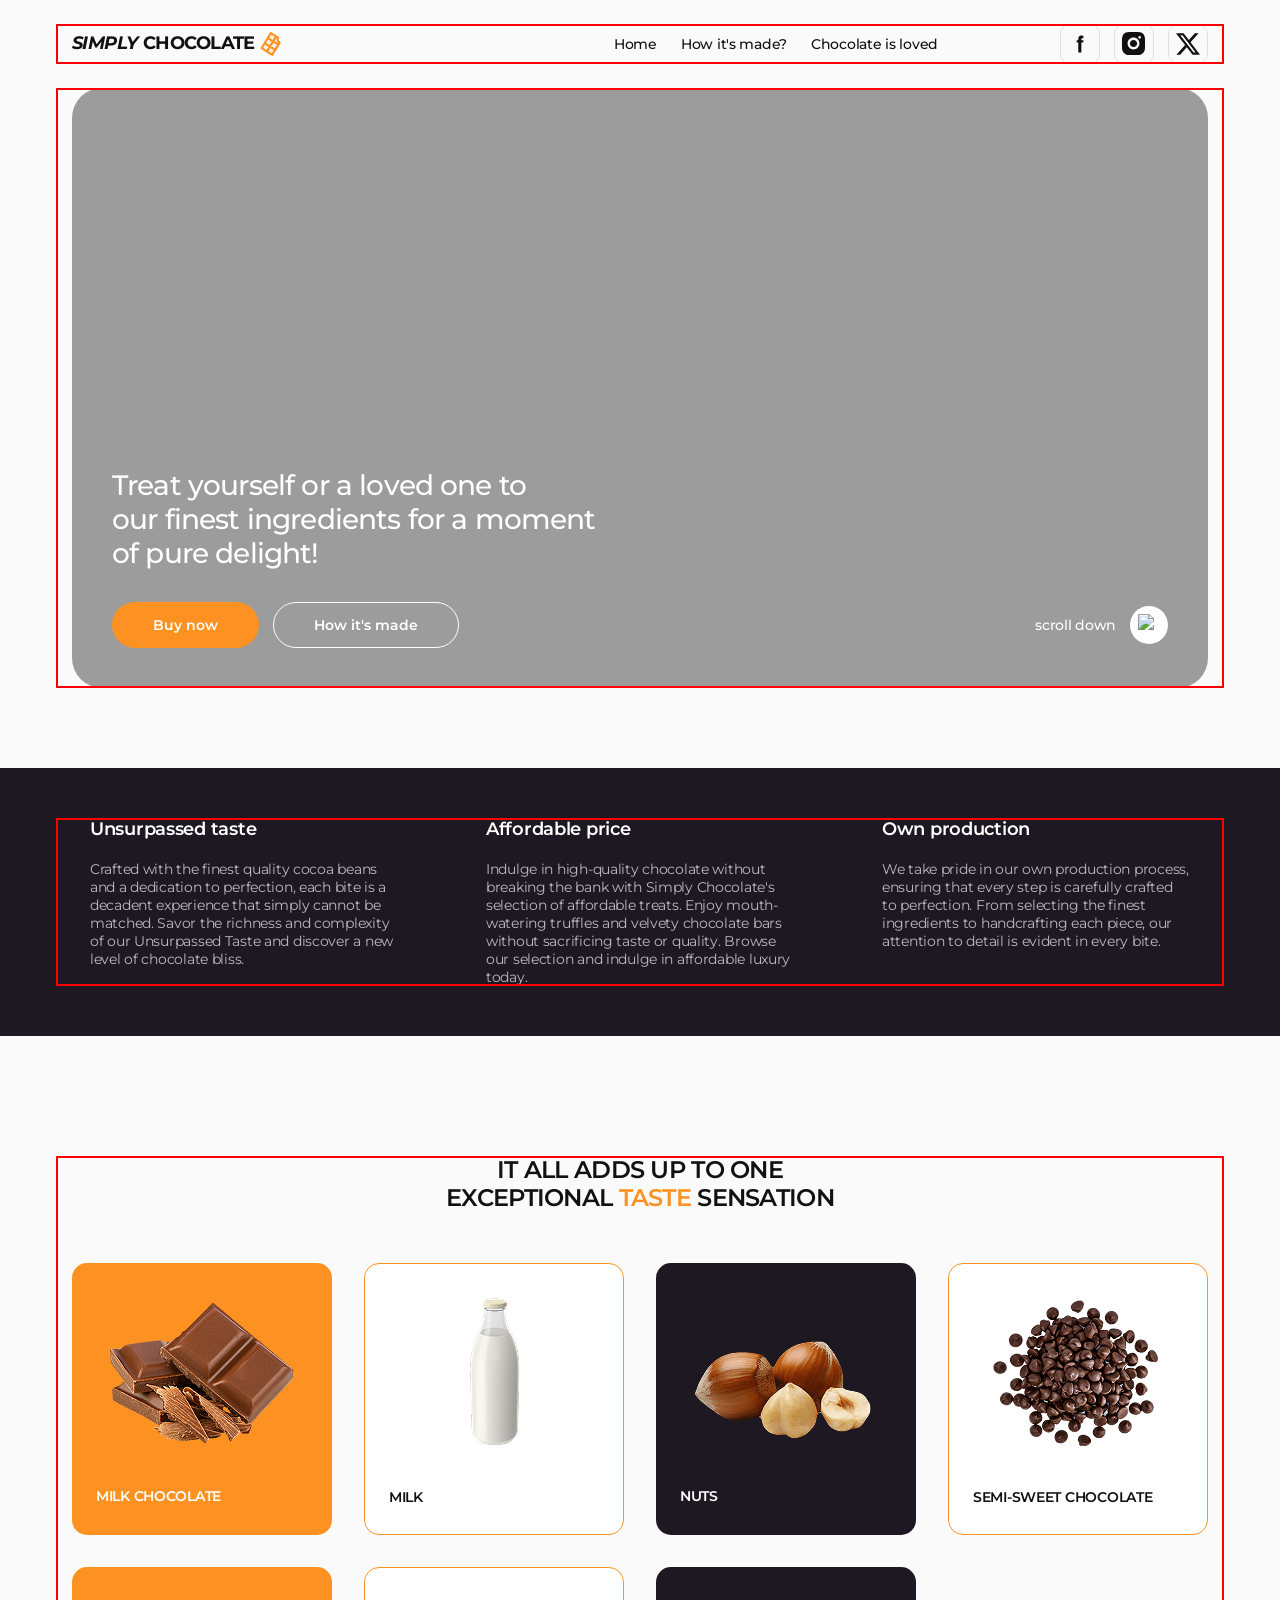
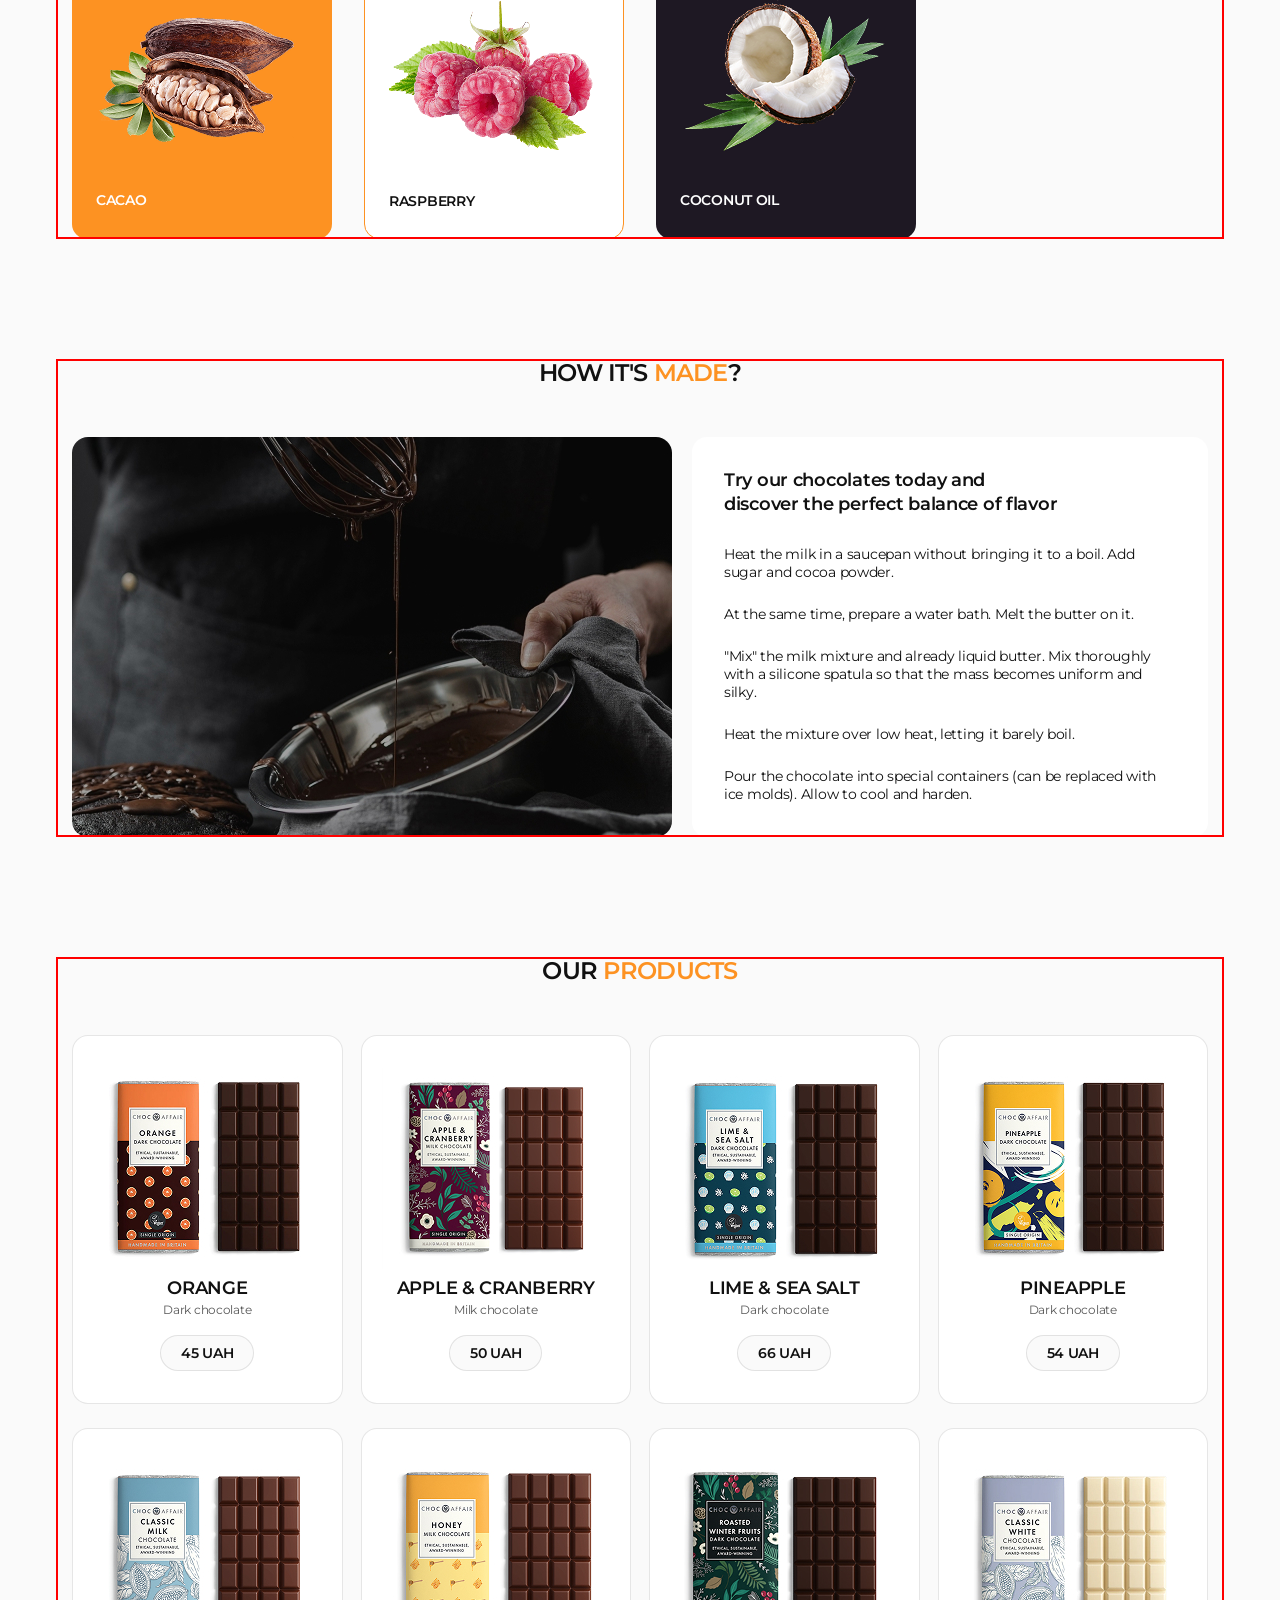
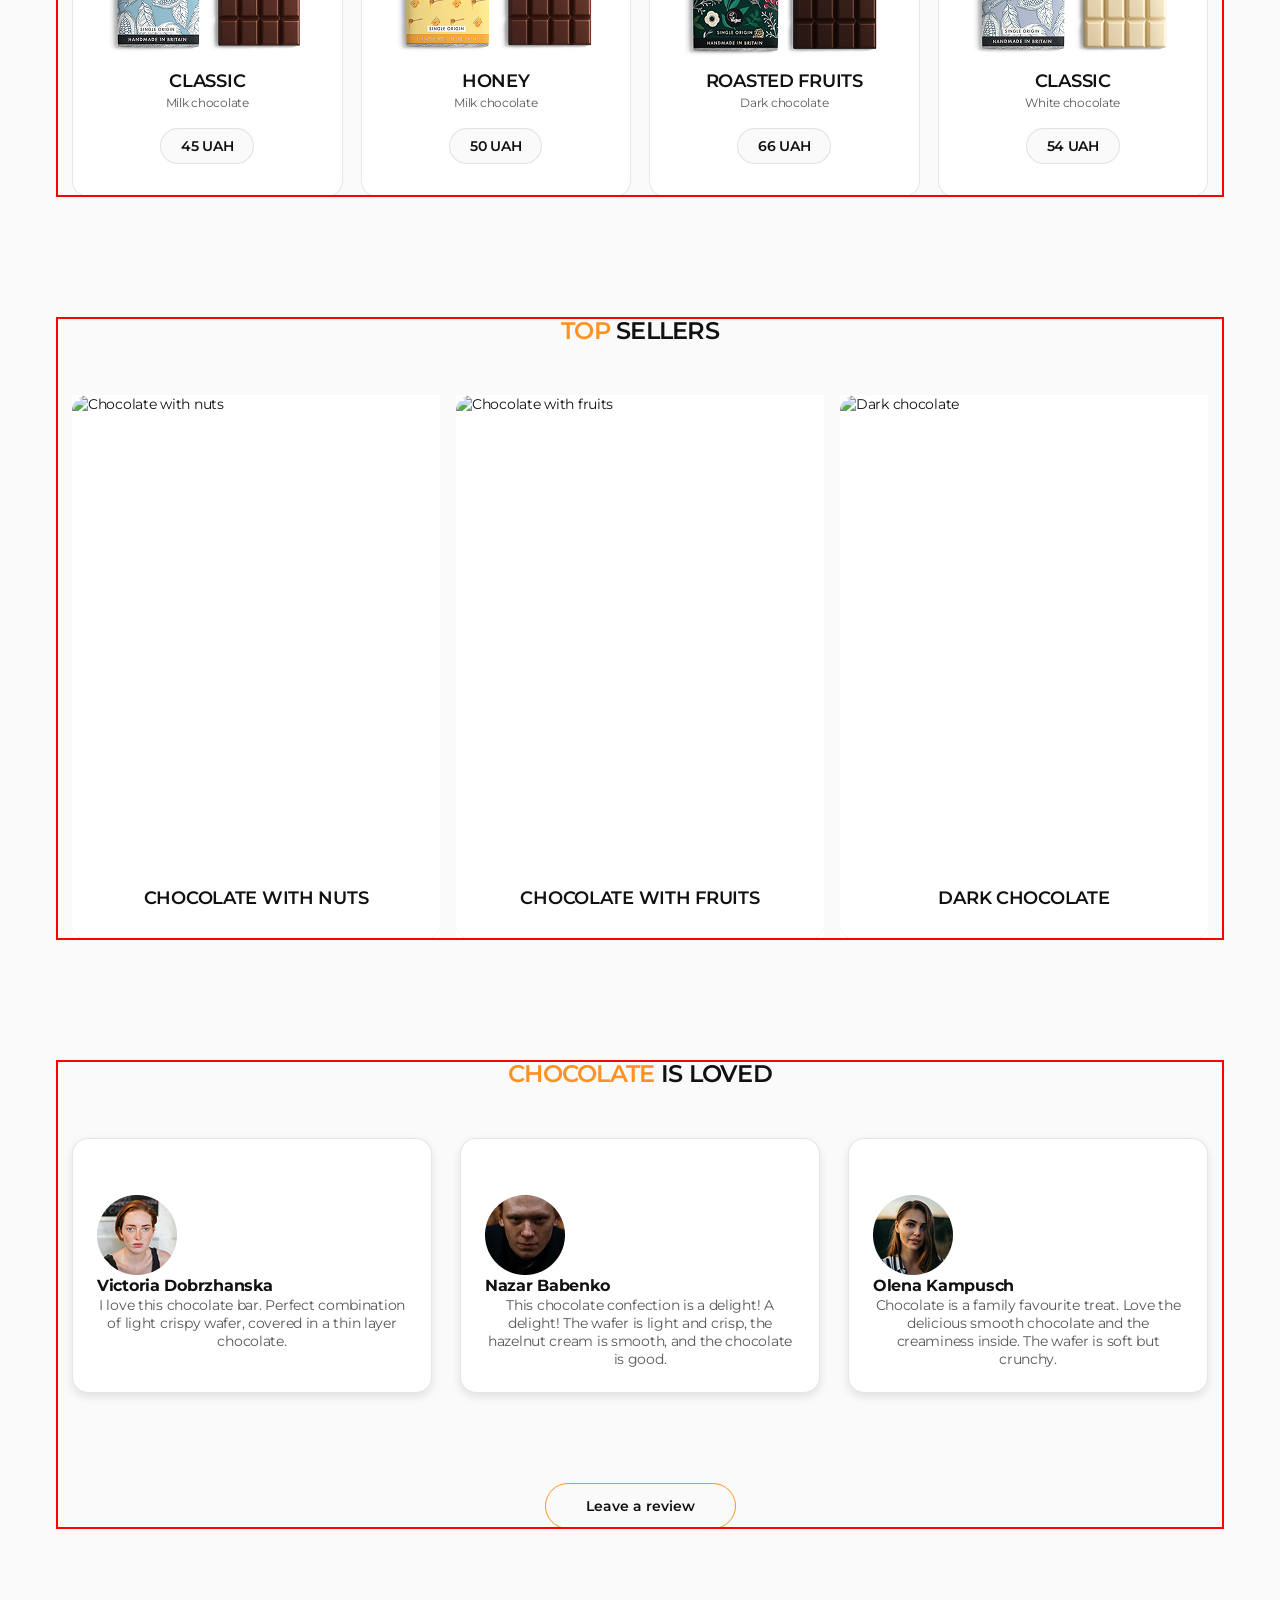
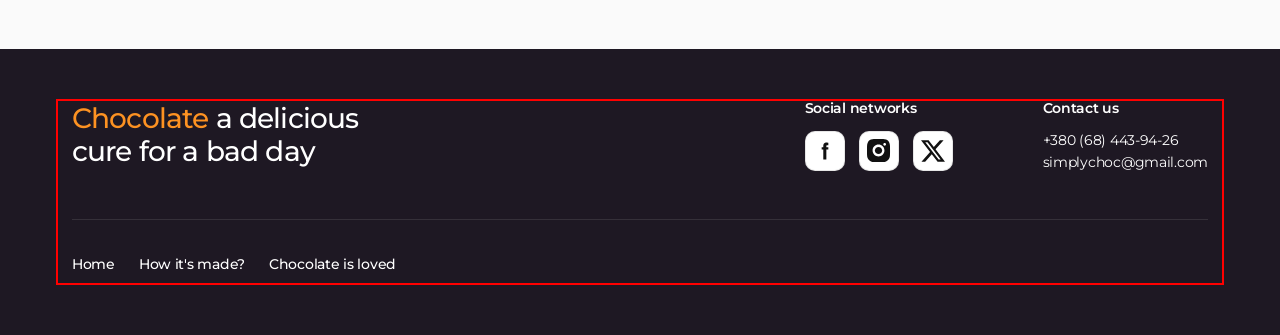
==== commit fbb4d6a5: "Finish module 3" ====
--- a/index.html
+++ b/index.html
@@ -17,489 +17,590 @@
       href="./images/icons/logo.svg"
       type="image/xml+svg"
     />
-    <!-- Fonts-->
-    <link rel="preconnect" href="https://fonts.googleapis.com">
-<link rel="preconnect" href="https://fonts.gstatic.com" crossorigin>
-<link href="https://fonts.googleapis.com/css2?family=Montserrat:ital,wght@0,100..900;1,100..900&family=Roboto:ital,wght@0,100..900;1,100..900&display=swap" rel="stylesheet">
-     <!-- Normalize styles -->
-    <link rel="stylesheet" href="https://cdnjs.cloudflare.com/ajax/libs/modern-normalize/3.0.1/modern-normalize.min.css" integrity="sha512-q6WgHqiHlKyOqslT/lgBgodhd03Wp4BEqKeW6nNtlOY4quzyG3VoQKFrieaCeSnuVseNKRGpGeDU3qPmabCANg==" crossorigin="anonymous" referrerpolicy="no-referrer">
+    <!-- Fonts -->
+    <link rel="preconnect" href="https://fonts.googleapis.com" />
+    <link rel="preconnect" href="https://fonts.gstatic.com" crossorigin />
+    <link
+      href="https://fonts.googleapis.com/css2?family=Montserrat:ital,wght@0,100..900;1,100..900&family=Roboto:ital,wght@0,100..900;1,100..900&display=swap"
+      rel="stylesheet"
+    />
+    <!-- Normalize styles -->
+    <link
+      rel="stylesheet"
+      href="https://cdnjs.cloudflare.com/ajax/libs/modern-normalize/3.0.1/modern-normalize.min.css"
+    />
     <!-- Custom styles -->
     <link rel="stylesheet" href="./css/main.css" />
   </head>
   <body>
-    <!-- Header section-->
+    <!-- Header section -->
     <header class="header" id="home">
-      <a class="logo" href="./index.html">
-        <i>SIMPLY</i> CHOCOLATE
-        <img
-        class="logo__icon"
-          src="./images/icons/logo.svg"
-          alt="Site logo"
-          width="24"
-          height="24"
-      /></a>
-      <nav class="main-nav">
-        <ul class="main-nav-list">
-          <li class="main-nav-item">
-            <a class="main-nav-link" href="#home">Home</a>
+      <div class="container">
+        <a class="logo" href="./index.html">
+          <i>SIMPLY</i> CHOCOLATE
+          <img
+            class="logo-icon"
+            src="./images/icons/logo.svg"
+            alt="Site logo"
+            width="24"
+            height="24"
+          />
+        </a>
+        <nav class="main-nav">
+          <ul class="main-nav-list">
+            <li class="main-nav-item">
+              <a class="main-nav-link" href="#home">Home</a>
+            </li>
+            <li class="main-nav-item">
+              <a class="main-nav-link" href="#made">How it&#39;s made?</a>
+            </li>
+            <li class="main-nav-item">
+              <a class="main-nav-link" href="#reviews">Chocolate is loved</a>
+            </li>
+          </ul>
+        </nav>
+        <ul class="socials">
+          <li class="socials-item">
+            <a
+              class="socials-link"
+              href="https://facebook.com"
+              target="_blank"
+              rel="noopener noreferrer"
+            >
+              <img
+                class="socials-icon"
+                src="./images/icons/facebook.svg"
+                alt="Facebook icon"
+                width="24"
+                height="24"
+              />
+            </a>
           </li>
-          <li class="main-nav-item">
-            <a class="main-nav-link" href="#made">How it’s made?</a>
+          <li class="socials-item">
+            <a
+              class="socials-link"
+              href="https://instagram.com"
+              target="_blank"
+              rel="noopener noreferrer"
+            >
+              <img
+                class="socials-icon"
+                src="./images/icons/instagram.svg"
+                alt="Instagram icon"
+                width="24"
+                height="24"
+              />
+            </a>
           </li>
-          <li class="main-nav-item">
-            <a class="main-nav-link" href="#reviews">Chocolate is loved</a>
+          <li class="socials-item">
+            <a
+              class="socials-link"
+              href="https://twitter.com"
+              target="_blank"
+              rel="noopener noreferrer"
+            >
+              <img
+                class="socials-icon"
+                src="./images/icons/twitter.svg"
+                alt="The X icon"
+                width="24"
+                height="24"
+              />
+            </a>
           </li>
         </ul>
-      </nav>
-
-      <ul class="socials">
-        <li class="socials-item">
-          <a class="socials-link"
-            href="https://facebook.com"
-            target="_blank"
-            rel="noopener noreferrer"
-          >
-            <img class="socials-icon"
-              src="./images/icons/facebook.svg"
-              alt="Facebook icon"
-              width="24"
-              height="24"
-            />
-          </a>
-        </li>
-        <li class="socials-item">
-          <a class="socials-link"
-            href="https://instagram.com"
-            target="_blank"
-            rel="noopener noreferrer"
-          >
-            <img class="socials-icon"
-              src="./images/icons/instagram.svg"
-              alt="Instagram icon"
-              width="24"
-              height="24"
-            />
-          </a>
-        </li>
-        <li class="socials-item">
-          <a class="socials-link"
-            href="https://twitter.com"
-            target="_blank"
-            rel="noopener noreferrer"
-          >
-            <img class="socials-icon"
-              src="./images/icons/twitter.svg"
-              alt="Twitter icon"
-              width="24"
-              height="24"
-            />
-          </a>
-        </li>
-      </ul>
+      </div>
     </header>
     <main>
-      <!-- Hero section-->
+      <!-- Hero section -->
       <section class="hero" id="hero">
-        <h1 class="hero-title">
-          Treat yourself or a loved one to our finest ingredients for a moment
-          of pure delight!
-        </h1>
-        <button class="btn btn-filled" type="button">Buy now</button>
-        <button class="btn btn-outlined primary" type="button">How it&#39;s made</button>
-        <a class="hero-link" href="#benefits"
-          >scroll down
-          <img class="hero-link-icon"
-            src="./images/icons/scroll.svg"
-            alt="Arrow down"
-            width="22"
-            height="22"
-          />
-        </a>
+        <div class="container">
+          <div class="hero-wrapper">
+            <h1 class="hero-title">
+              Treat yourself or a loved one to our&nbsp;finest ingredients for a
+              moment of pure delight!
+            </h1>
+            <div class="hero-controls">
+              <button class="btn btn-filled" type="button">Buy now</button>
+              <button class="btn btn-outlined primary" type="button">
+                How it&#39;s made
+              </button>
+              <a class="hero-link" href="#benefits">
+                scroll down
+                <span class="hero-link-circle">
+                  <img
+                    class="hero-link-icon"
+                    src="./images/icons/arrow-down.svg"
+                    alt="Arrow down icon"
+                    width="22"
+                    height="22"
+                  />
+                </span>
+              </a>
+            </div>
+          </div>
+        </div>
       </section>
-      <!-- Benefits section-->
+      <!-- Benefits section -->
       <section class="benefits" id="benefits">
-        <h2>Our benefits</h2>
-        <ul class="benefits-list">
-          <li class="benefits-item">
-            <h3 class="benefits-subtitle">Unsurpassed taste</h3>
-            <p class="benefits-desc">
-              Crafted with the finest quality cocoa beans and a dedication to
-              perfection, each bite is a decadent experience that simply cannot
-              be matched. Savor the richness and complexity of our Unsurpassed
-              Taste and discover a new level of chocolate bliss.
-            </p>
-          </li>
-          <li class="benefits-item">
-            <h3 class="benefits-subtitle">Affordable price</h3>
-            <p class="benefits-desc">
-              Indulge in high-quality chocolate without breaking the bank with
-              Simply Chocolate's selection of affordable treats. Enjoy
-              mouth-watering truffles and velvety chocolate bars without
-              sacrificing taste or quality. Browse our selection and indulge in
-              affordable luxury today.
-            </p>
-          </li>
-          <li class="benefits-item">
-            <h3 class="benefits-subtitle">Own production</h3>
-            <p class="benefits-desc">
-              We take pride in our own production process, ensuring that every
-              step is carefully crafted to perfection. From selecting the finest
-              ingredients to handcrafting each piece, our attention to detail is
-              evident in every bite.
-            </p>
-          </li>
-        </ul>
+        <div class="container">
+          <h2 class="sr-only">Our benefits</h2>
+          <ul class="benefits-list">
+            <li class="benefits-item">
+              <h3 class="benefits-subtitle">Unsurpassed taste</h3>
+              <p class="benefits-desc">
+                Crafted with the finest quality cocoa beans and a dedication to
+                perfection, each bite is a decadent experience that simply
+                cannot be matched. Savor the richness and complexity of our
+                Unsurpassed Taste and discover a new level of chocolate bliss.
+              </p>
+            </li>
+            <li class="benefits-item">
+              <h3 class="benefits-subtitle">Affordable price</h3>
+              <p class="benefits-desc">
+                Indulge in high-quality chocolate without breaking the bank with
+                Simply Chocolate's selection of affordable treats. Enjoy
+                mouth-watering truffles and velvety chocolate bars without
+                sacrificing taste or quality. Browse our selection and indulge
+                in affordable luxury today.
+              </p>
+            </li>
+            <li class="benefits-item">
+              <h3 class="benefits-subtitle">Own production</h3>
+              <p class="benefits-desc">
+                We take pride in our own production process, ensuring that every
+                step is carefully crafted to perfection. From selecting the
+                finest ingredients to handcrafting each piece, our attention to
+                detail is evident in every bite.
+              </p>
+            </li>
+          </ul>
+        </div>
       </section>
-      <!-- Ingredients section-->
+      <!-- Ingredients section -->
       <section class="ingredients section" id="ingredients">
-        <h2 class="ingredients-title section-title">It all adds up to one exceptional <span class="accent">taste</span> sensation</h2>
-        <ul class="ingredients-list">
-          <li class="ingredients-item">
-            <img class="ingredients-ill"
-              src="./images/ingredients/img-1.png"
-              width="212"
-              height="160"
-              alt="Ingredient 1"
-            />
-            <h3 class="ingredients-caption">MILK CHOCOLATE</h3>
-          </li>
-          <li class="ingredients-item">
-            <img class="ingredients-ill"
-              src="./images/ingredients/img-2.png"
-              width="212"
-              height="160"
-              alt="Ingredient 2"
-            />
-            <h3 class="ingredients-caption">MILK</h3>
-          </li>
-          <li class="ingredients-item">
-            <img class="ingredients-ill"
-              src="./images/ingredients/img-3.png"
-              width="212"
-              height="160"
-              alt="Ingredient 3"
-            />
-            <h3 class="ingredients-caption">NUTS</h3>
-          </li>
-          <li class="ingredients-item">
-            <img class="ingredients-ill"
-              src="./images/ingredients/img-4.png"
-              width="212"
-              height="160"
-              alt="Ingredient 4"
-            />
-            <h3>SEMI-SWEET CHOCOLATE</h3>
-          </li>
-          <li class="ingredients-item">
-            <img class="ingredients-ill"
-              src="./images/ingredients/img-5.png"
-              width="212"
-              height="160"
-              alt="Ingredient 5"
-            />
-            <h3 class="ingredients-caption">CACAO</h3>
-          </li>
-          <li class="ingredients-item">
-            <img class="ingredients-ill"
-              src="./images/ingredients/img-6.png"
-              width="212"
-              height="160"
-              alt="Ingredient 6"
-            />
-            <h3 class="ingredients-caption">RASPBERRY</h3>
-          </li>
-          <li class="ingredients-item">
-            <img class="ingredients-ill"
-              src="./images/ingredients/img-7.png"
-              width="212"
-              height="160"
-              alt="Ingredient 7"
-            />
-            <h3 class="ingredients-caption">COCONUT OIL</h3>
-          </li>
-        </ul>
+        <div class="container">
+          <h2 class="ingredients-title section-title">
+            It all adds up to one exceptional
+            <span class="accent">taste</span> sensation
+          </h2>
+          <ul class="ingredients-list">
+            <li class="ingredients-item">
+              <img
+                class="ingredients-ill"
+                src="./images/ingredients/img-1.png"
+                alt="Milk chocolate"
+                width="212"
+                height="160"
+              />
+              <h3 class="ingredients-caption">MILK CHOCOLATE</h3>
+            </li>
+            <li class="ingredients-item">
+              <img
+                class="ingredients-ill"
+                src="./images/ingredients/img-2.png"
+                alt="Milk"
+                width="212"
+                height="160"
+              />
+              <h3 class="ingredients-caption">MILK</h3>
+            </li>
+            <li class="ingredients-item">
+              <img
+                class="ingredients-ill"
+                src="./images/ingredients/img-3.png"
+                alt="Nuts"
+                width="212"
+                height="160"
+              />
+              <h3 class="ingredients-caption">NUTS</h3>
+            </li>
+            <li class="ingredients-item">
+              <img
+                class="ingredients-ill"
+                src="./images/ingredients/img-4.png"
+                alt="Semi-sweet chocolate"
+                width="212"
+                height="160"
+              />
+              <h3 class="ingredients-caption">SEMI-SWEET CHOCOLATE</h3>
+            </li>
+            <li class="ingredients-item">
+              <img
+                class="ingredients-ill"
+                src="./images/ingredients/img-5.png"
+                alt="Cacao"
+                width="212"
+                height="160"
+              />
+              <h3 class="ingredients-caption">CACAO</h3>
+            </li>
+            <li class="ingredients-item">
+              <img
+                class="ingredients-ill"
+                src="./images/ingredients/img-6.png"
+                alt="Raspberry"
+                width="212"
+                height="160"
+              />
+              <h3 class="ingredients-caption">RASPBERRY</h3>
+            </li>
+            <li class="ingredients-item">
+              <img
+                class="ingredients-ill"
+                src="./images/ingredients/img-7.png"
+                alt="Coconut oil"
+                width="212"
+                height="160"
+              />
+              <h3 class="ingredients-caption">COCONUT OIL</h3>
+            </li>
+          </ul>
+        </div>
       </section>
-      <!-- Made section-->
+      <!-- Made section -->
       <section class="made section" id="made">
-        <h2 class="made-title section-title">How it’s <span class="accent">made</span>?</h2>
-        <img class="made-ill"
-          src="./images/made/image.jpg"
-          width="600"
-          height="400"
-          alt="How it's made"
-        />
-        <h3 class="made-caption">
-          Try our chocolates today and discover the perfect balance of flavor
-        </h3>
-        <ol class="made-list">
-          <li class="made-item">
-            At the same time, prepare a water bath. Melt the butter on it.
-          </li>
-          <li class="made-item">
-            "Mix" the milk mixture and already liquid butter. Mix thoroughly
-            with a silicone spatula so that the mass becomes uniform and silky.
-          </li>
-          <li class="made-item">Heat the mixture over low heat, letting it barely boil.</li>
-          <li class="made-item">
-            Pour the chocolate into special containers (can be replaced with ice
-            molds). Allow to cool and harden.
-          </li>
-          <li class="made-item">
-            Heat the milk in a saucepan without bringing it to a boil. Add sugar
-            and cocoa powder.
-          </li>
-        </ol>
+        <div class="container">
+          <h2 class="made-title section-title">
+            How it&#39;s <span class="accent">made</span>?
+          </h2>
+          <div class="made-wrapper">
+            <div class="made-left-side">
+              <img
+                class="made-ill"
+                src="./images/made/image.jpg"
+                alt="A close-up of melted dark chocolate dripping from a wire whisk into a metal bowl, with a finished chocolate cake in the background."
+                width="600"
+                height="400"
+              />
+            </div>
+            <div class="made-right-side">
+              <h3 class="made-caption">
+                Try our chocolates today and discover&nbsp;the perfect balance
+                of flavor
+              </h3>
+              <ol class="made-list">
+                <li class="made-item">
+                  Heat the milk in a saucepan without bringing it to a boil. Add
+                  sugar and cocoa powder.
+                </li>
+                <li class="made-item">
+                  At the same time, prepare a water bath. Melt the butter on it.
+                </li>
+                <li class="made-item">
+                  "Mix" the milk mixture and already liquid butter. Mix
+                  thoroughly with a silicone spatula so that the mass becomes
+                  uniform and silky.
+                </li>
+                <li class="made-item">
+                  Heat the mixture over low heat, letting it barely boil.
+                </li>
+                <li class="made-item">
+                  Pour the chocolate into special containers (can be replaced
+                  with ice molds). Allow to cool and harden.
+                </li>
+              </ol>
+            </div>
+          </div>
+        </div>
       </section>
-      <!-- Products section-->
+      <!-- Products section -->
       <section class="products section" id="products">
-        <h2 class="products-title section-title">Our <span class="accent">products</span></h2>
-        <ul class="products-list">
-          <li class="products-item">
-            <img class="products-pic" 
-              src="./images/products/img-1.jpg"
-              alt=""
-              width="230"
-              height="201"
-            />
-            <h3 class="products-name">Orange</h3>
-            <p class="products-type">Dark chocolate</p>
-            <p class="products-price">45 UAH</p>
-          </li>
-          <li class="products-item">
-            <img class="products-pic"
-              src="./images/products/img-2.jpg"
-              alt=""
-              width="230"
-              height="201"
-            />
-            <h3 class="products-name">Apple & Cranberry</h3>
-            <p class="products-type">Milk chocolate</p>
-            <p class="products-price">50 UAH</p>
-          </li>
-          <li class="products-item">
-            <img class="products-pic"
-              src="./images/products/img-3.jpg"
-              alt=""
-              width="230"
-              height="201"
-            />
-            <h3 class="products-name">Lime & Sea Salt </h3>
-            <p class="products-type">Dark chocolate</p>
-            <p>66 UAH</p>
-          </li>
-          <li>
-            <img
-              src="./images/products/img-4.jpg"
-              alt=""
-              width="230"
-              height="201"
-            />
-            <h3 class="products-name">Pineapple </h3>
-            <p class="products-type">Dark chocolate</p>
-            <p class="products-price">54 UAH</p>
-          </li>
-          <li>
-            <img class="products-pic"
-              src="./images/products/img-5.jpg"
-              alt=""
-              width="230"
-              height="201"
-            />
-            <h3 class="products-name">Classic </h3>
-            <p class="products-type">Milk chocolate</p>
-            <p class="products-price">45 UAH</p>
-          </li>
-          <li class="products-item">
-            <img class="products-pic"
-              src="./images/products/img-6.jpg"
-              alt=""
-              width="230"
-              height="201"
-            />
-            <h3 class="products-name">Honey</h3>
-            <p class="products-type">Milk chocolate</p>
-            <p class="products-price">50 UAH</p>
-          </li>
-          <li class="products-item">
-            <img
-              src="./images/products/img-7.jpg"
-              alt=""
-              width="230"
-              height="201"
-            />
-            <h3 class="products-name">Roasted Fruits</h3>
-            <p class="products-type">Dark chocolate</p>
-            <p class="products-price">66 UAH</p>
-          </li>
-          <li class="products-item">
-            <img class="products-pic"
-              src="./images/products/img-8.jpg"
-              alt=""
-              width="230"
-              height="201"
-            />
+        <div class="container">
+          <h2 class="products-title section-title">
+            Our <span class="accent">products</span>
+          </h2>
+          <ul class="products-list">
+            <li class="products-item">
+              <img
+                class="products-pic"
+                src="./images/products/img-1.jpg"
+                alt="Orange - Dark chocolate"
+                width="230"
+                height="201"
+              />
+              <h3 class="products-name">Orange</h3>
+              <p class="products-type">Dark chocolate</p>
+              <p class="products-price">45 UAH</p>
+            </li>
+            <li class="products-item">
+              <img
+                class="products-pic"
+                src="./images/products/img-2.jpg"
+                alt="Apple & Cranberry - Milk chocolate"
+                width="230"
+                height="201"
+              />
+              <h3 class="products-name">Apple & Cranberry</h3>
+              <p class="products-type">Milk chocolate</p>
+              <p class="products-price">50 UAH</p>
+            </li>
+            <li class="products-item">
+              <img
+                class="products-pic"
+                src="./images/products/img-3.jpg"
+                alt="Lime & Sea Salt - Dark chocolate"
+                width="230"
+                height="201"
+              />
+              <h3 class="products-name">Lime & Sea Salt</h3>
+              <p class="products-type">Dark chocolate</p>
+              <p class="products-price">66 UAH</p>
+            </li>
+            <li class="products-item">
+              <img
+                class="products-pic"
+                src="./images/products/img-4.jpg"
+                alt="Pineapple - Dark chocolate"
+                width="230"
+                height="201"
+              />
+              <h3 class="products-name">Pineapple</h3>
+              <p class="products-type">Dark chocolate</p>
+              <p class="products-price">54 UAH</p>
+            </li>
+            <li class="products-item">
+              <img
+                class="products-pic"
+                src="./images/products/img-5.jpg"
+                alt="Classic - Milk chocolate"
+                width="230"
+                height="201"
+              />
               <h3 class="products-name">Classic</h3>
-            <p class="products-type">White chocolate</p>
-            <p class="products-price">54 UAH</p>
-          </li>
-        </ul>
+              <p class="products-type">Milk chocolate</p>
+              <p class="products-price">45 UAH</p>
+            </li>
+            <li class="products-item">
+              <img
+                class="products-pic"
+                src="./images/products/img-6.jpg"
+                alt="Honey - Milk chocolate"
+                width="230"
+                height="201"
+              />
+              <h3 class="products-name">Honey</h3>
+              <p class="products-type">Milk chocolate</p>
+              <p class="products-price">50 UAH</p>
+            </li>
+            <li class="products-item">
+              <img
+                class="products-pic"
+                src="./images/products/img-7.jpg"
+                alt="Roasted Fruits - Dark chocolate"
+                width="230"
+                height="201"
+              />
+              <h3 class="products-name">Roasted Fruits</h3>
+              <p class="products-type">Dark chocolate</p>
+              <p class="products-price">66 UAH</p>
+            </li>
+            <li class="products-item">
+              <img
+                class="products-pic"
+                src="./images/products/img-8.jpg"
+                alt="Classic - White chocolate"
+                width="230"
+                height="201"
+              />
+              <h3 class="products-name">Classic</h3>
+              <p class="products-type">White chocolate</p>
+              <p class="products-price">54 UAH</p>
+            </li>
+          </ul>
+        </div>
       </section>
-      <!-- Bestsellers section-->
+      <!-- Bestsellers section -->
       <section class="bestsellers section" id="bestsellers">
-        <h2 class="section-title section-title"><snap class="accent">Top</snap> sellers</h2>
-        <ul class="bestsellers-list">
-          <li class="bestsellers-item">
-            <img class="bestsellers-ill"
-              src="./images/bestsellers/ill-1.png"
-              alt=""
-              width="368"
-              height="464"
-            />
-            <h3 class="bestsellers-caption">CHOCOLATE WITH NUTS</h3>
-          </li>
-          <li class="bestsellers-item">
-            <img class="bestsellers-ill"
-              src="./images/bestsellers/ill-2.png"
-              alt=""
-              width="368"
-              height="464"
-            />
-            <h3 class="bestsellers-caption">CHOCOLATE WITH FRUITS</h3>
-          </li>
-          <li class="bestsellers-item">
-            <img class="bestsellers-ill"
-              src="./images/bestsellers/ill-3.png"
-              alt=""
-              width="368"
-              height="464"
-            />
-            <h3 class="bestsellers-caption">DARK CHOCOLATE</h3>
-          </li>
-        </ul>
+        <div class="container">
+          <h2 class="bestsellers-title section-title">
+            <span class="accent">Top</span> sellers
+          </h2>
+          <ul class="bestsellers-list">
+            <li class="bestsellers-item">
+              <img
+                class="bestsellers-ill"
+                src="./images/bestsellers/ill-1.jpg"
+                alt="Chocolate with nuts"
+                width="368"
+                height="464"
+              />
+              <h3 class="bestsellers-caption">CHOCOLATE WITH NUTS</h3>
+            </li>
+            <li class="bestsellers-item">
+              <img
+                class="bestsellers-ill"
+                src="./images/bestsellers/ill-2.jpg"
+                alt="Chocolate with fruits"
+                width="368"
+                height="464"
+              />
+              <h3 class="bestsellers-caption">CHOCOLATE WITH FRUITS</h3>
+            </li>
+            <li class="bestsellers-item">
+              <img
+                class="bestsellers-ill"
+                src="./images/bestsellers/ill-3.jpg"
+                alt="Dark chocolate"
+                width="368"
+                height="464"
+              />
+              <h3 class="bestsellers-caption">DARK CHOCOLATE</h3>
+            </li>
+          </ul>
+        </div>
       </section>
-      <!-- Reviews section-->
+      <!-- Reviews section -->
       <section class="reviews section" id="reviews">
-        <h2 class="reviews-title section-title"><snap class="accent">Chocolate</snap> is loved</h2>
-        <ul class="reviews-list">
-          <li class="reviews-item">
-            <img class="reviews-avatar"
-              src="./images/reviews/img-1.png"
-              alt="Victoria Dobrzhanska"
-              width="80"
-              height="80"
-            />
-            <h3 class="reviews-autor">Victoria Dobrzhanska</h3>
-            <p class="reviews-text">
-              I love this chocolate bar. Perfect combination of light crispy
-              wafer, covered in a thin layer chocolate.
-            </p>
-          </li>
-          <li class="reviews-item">
-            <img class="reviews-avatar"
-              src="./images/reviews/img-2.png"
-              alt="Nazar Babenko"
-              width="80"
-              height="80"
-            />
-            <h3 class="reviews-autor">Nazar Babenko</h3>
-            <p class="reviews-text">
-              This chocolate confection is a delight! A delight! The wafer is
-              light and crisp, the hazelnut cream is smooth, and the chocolate
-              is good.
-            </p>
-          </li>
-          <li class="reviews-item">
-            <img class="reviews-avatar"
-              src="./images/reviews/img-3.png"
-              alt="Olena Kampusch"
-              width="80"
-              height="80"
-            />
-            <h3 class="reviews-autor">Olena Kampusch</h3>
-            <p class="reviews-text">
-              Chocolate is a family favourite treat. Love the delicious smooth
-              chocolate and the creaminess inside. The wafer is soft but
-              crunchy.
-            </p>
-          </li>
-        </ul>
-        <button class="btn btn-outlined secondary" type="button">Leave a review</button>
+        <div class="container">
+          <h2 class="reviews-title section-title">
+            <span class="accent">Chocolate</span> is loved
+          </h2>
+          <ul class="reviews-list">
+            <li class="reviews-item">
+              <img
+                class="reviews-avatar"
+                src="./images/reviews/img-1.png"
+                alt="Victoria Dobrzhanska"
+                width="80"
+                height="80"
+              />
+              <h3 class="reviews-author">Victoria Dobrzhanska</h3>
+              <p class="reviews-text">
+                I love this chocolate bar. Perfect combination of light crispy
+                wafer, covered in a thin layer chocolate.
+              </p>
+            </li>
+            <li class="reviews-item">
+              <img
+                class="reviews-avatar"
+                src="./images/reviews/img-2.png"
+                alt="Nazar Babenko"
+                width="80"
+                height="80"
+              />
+              <h3 class="reviews-author">Nazar Babenko</h3>
+              <p class="reviews-text">
+                This chocolate confection is a delight! A delight! The wafer is
+                light and crisp, the hazelnut cream is smooth, and the chocolate
+                is good.
+              </p>
+            </li>
+            <li class="reviews-item">
+              <img
+                class="reviews-avatar"
+                src="./images/reviews/img-3.png"
+                alt="Olena Kampusch"
+                width="80"
+                height="80"
+              />
+              <h3 class="reviews-author">Olena Kampusch</h3>
+              <p class="reviews-text">
+                Chocolate is a family favourite treat. Love the delicious smooth
+                chocolate and the creaminess inside. The wafer is soft but
+                crunchy.
+              </p>
+            </li>
+          </ul>
+          <button class="btn btn-outlined secondary" type="button">
+            Leave a review
+          </button>
+        </div>
       </section>
     </main>
-    <!-- Footer section-->
-    <footer class="footer">
-      <p class="footer-slogan"><snap class="accent">Chocolate</snap> a delicious cure for a bad day</p>
+    <!-- Footer section -->
+    <footer class="footer" id="footer">
+      <div class="container">
+        <div class="footer-top">
+          <p class="footer-slogan">
+            <span class="accent">Chocolate</span> a delicious cure for a bad day
+          </p>
 
-      <p class="footer-caption">Social networks</p>
+          <div class="footer-wrapper">
+            <p class="footer-caption">Social networks</p>
+            <ul class="socials socials-light">
+              <li class="socials-item">
+                <a
+                  class="socials-link"
+                  href="https://facebook.com"
+                  target="_blank"
+                  rel="noopener noreferrer"
+                >
+                  <img
+                    class="socials-icon"
+                    src="./images/icons/facebook.svg"
+                    alt="Facebook icon"
+                    width="24"
+                    height="24"
+                  />
+                </a>
+              </li>
+              <li class="socials-item">
+                <a
+                  class="socials-link"
+                  href="https://instagram.com"
+                  target="_blank"
+                  rel="noopener noreferrer"
+                >
+                  <img
+                    class="socials-icon"
+                    src="./images/icons/instagram.svg"
+                    alt="Instagram icon"
+                    width="24"
+                    height="24"
+                  />
+                </a>
+              </li>
+              <li class="socials-item">
+                <a
+                  class="socials-link"
+                  href="https://twitter.com"
+                  target="_blank"
+                  rel="noopener noreferrer"
+                >
+                  <img
+                    class="socials-icon"
+                    src="./images/icons/twitter.svg"
+                    alt="The X icon"
+                    width="24"
+                    height="24"
+                  />
+                </a>
+              </li>
+            </ul>
+          </div>
 
-      <ul class="socials">
-        <li class="socials-item">
-          <a class="socials-link"
-            href="https://facebook.com"
-            target="_blank"
-            rel="noopener noreferrer"
-          >
-            <img class="socials-icon"
-              src="./images/icons/facebook.svg"
-              alt="Facebook icon"
-              width="24"
-              height="24"
-            />
-          </a>
-        </li>
-        <li class="socials-item">
-          <a class="socials-link"
-            href="https://instagram.com"
-            target="_blank"
-            rel="noopener noreferrer"
-          >
-            <img class="socials-icon"
-              src="./images/icons/instagram.svg"
-              alt="Instagram icon"
-              width="24"
-              height="24"
-            />
-          </a>
-        </li>
-        <li class="socials-item">
-          <a class="socials-link"
-            href="https://twitter.com"
-            target="_blank"
-            rel="noopener noreferrer"
-          >
-            <img class="socials-icon"
-              src="./images/icons/twitter.svg"
-              alt="Twitter icon"
-              width="24"
-              height="24"
-            />
-          </a>
-        </li>
-      </ul>
+          <address class="contacts">
+            <p class="footer-caption">Contact us</p>
+            <ul class="contacts-list">
+              <li class="contacts-item">
+                <a class="contacts-link" href="tel:+380684439426">
+                  +380 (68) 443-94-26
+                </a>
+              </li>
+              <li class="contacts-item">
+                <a class="contacts-link" href="mailto:simplychoc@gmail.com">
+                  simplychoc@gmail.com
+                </a>
+              </li>
+            </ul>
+          </address>
+        </div>
 
-      <address class="contacts">
-        <p class="footer-caption">Contact us</p>
-        <ul class="contacts-list">
-          <li class="contacts-item">
-            <a href="tel:+380684439426">+380 (68) 443-94-26</a>
-          </li>
-          <li class="contacts-item">
-            <a class="contacts-link" href="mailto:simplychoc@gmail.com">simplychoc@gmail.com</a>
-          </li>
-        </ul>
-      </address>
-
-      <ul class="footer-menu">
-        <li class="footer-menu-item">
-          <a class="footer-menu-link" href="#home">Home</a>
-        </li>
-        <li class="footer-menu-item">
-          <a class="footer-menu-link" href="#made">How it’s made?</a>
-        </li>
-        <li class="footer-menu-item">
-          <a class="footer-menu-link" href="#reviews">Chocolate is loved</a>
-        </li>
-      </ul>
+        <div class="footer-bottom">
+          <ul class="footer-menu">
+            <li class="footer-menu-item">
+              <a class="footer-menu-link" href="#home">Home</a>
+            </li>
+            <li class="footer-menu-item">
+              <a class="footer-menu-link" href="#made">How it&#39;s made?</a>
+            </li>
+            <li class="footer-menu-item">
+              <a class="footer-menu-link" href="#reviews">Chocolate is loved</a>
+            </li>
+          </ul>
+        </div>
+      </div>
     </footer>
   </body>
 </html>
--- a/css/main.css
+++ b/css/main.css
@@ -8,4 +8,4 @@
 @import url("./products.css");
 @import url("./bestsellers.css");
 @import url("./reviews.css");
-@import url("./footer.css");+@import url("./footer.css");
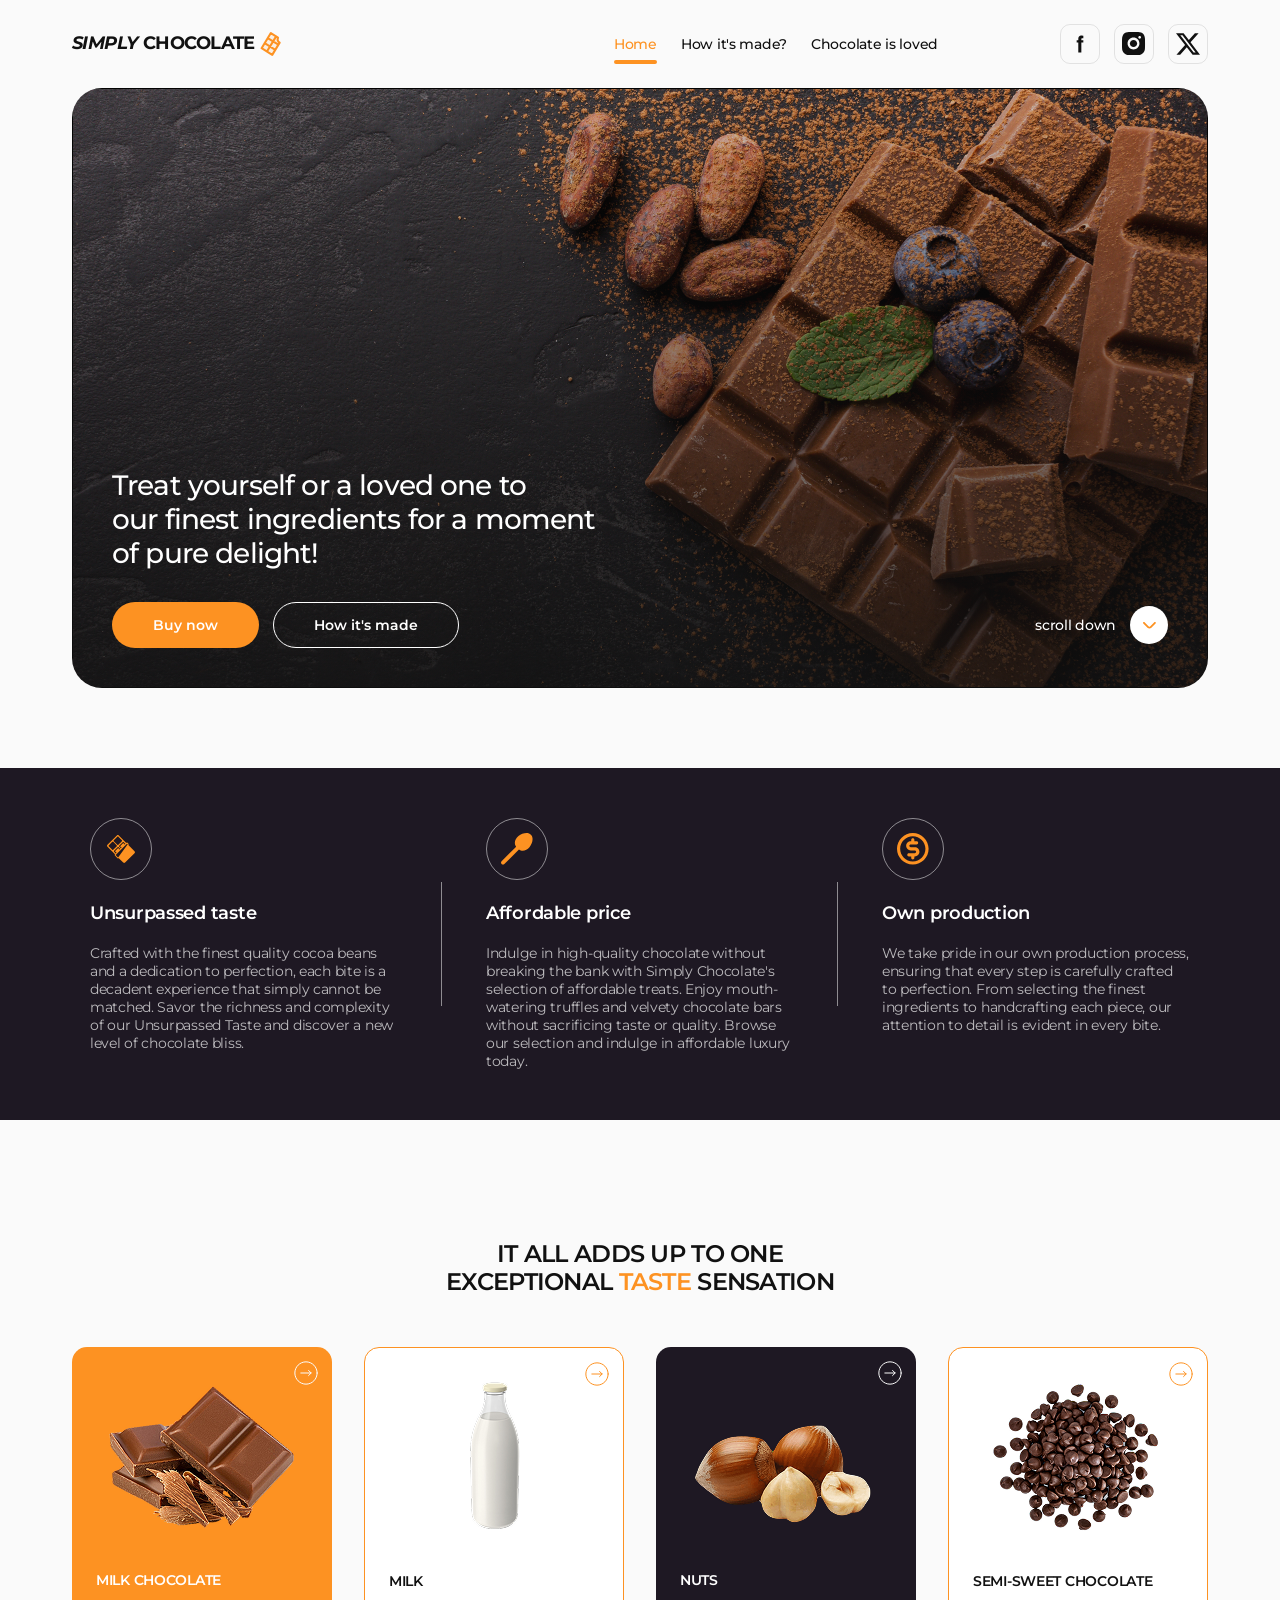
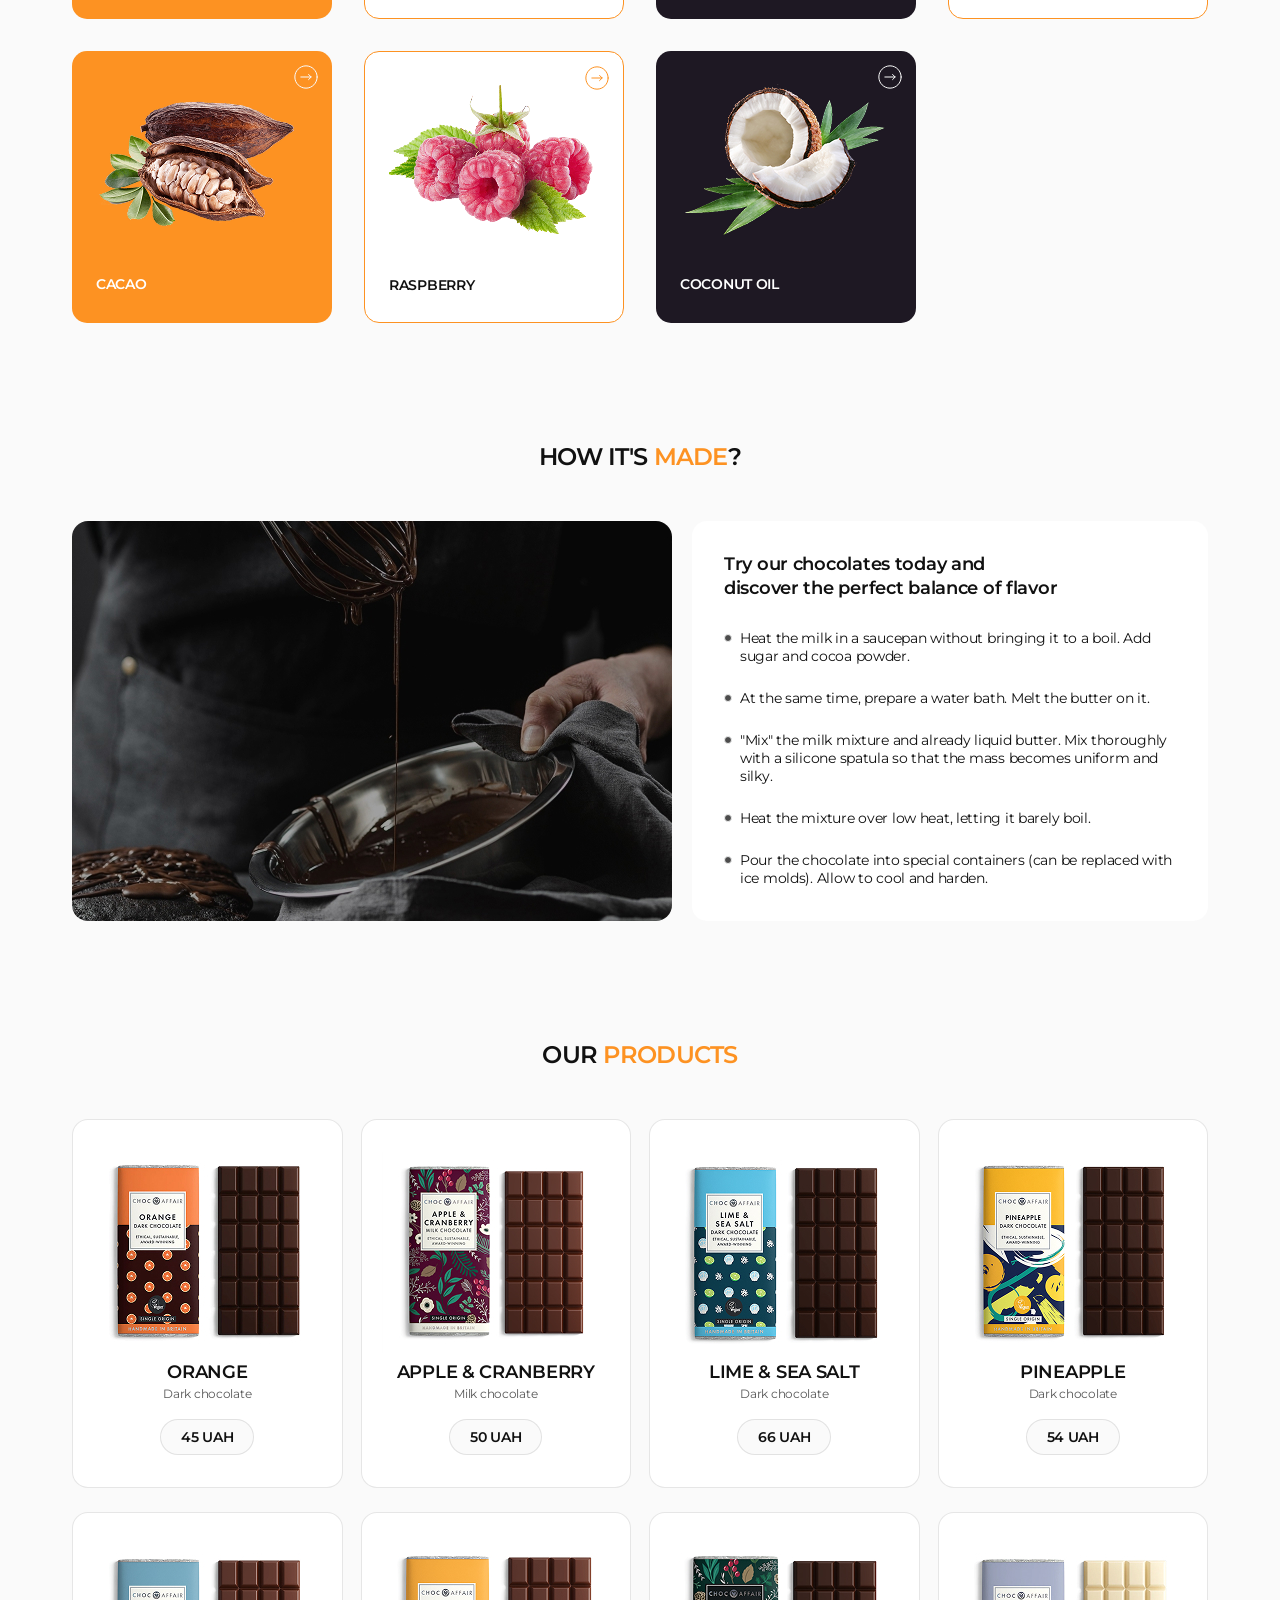
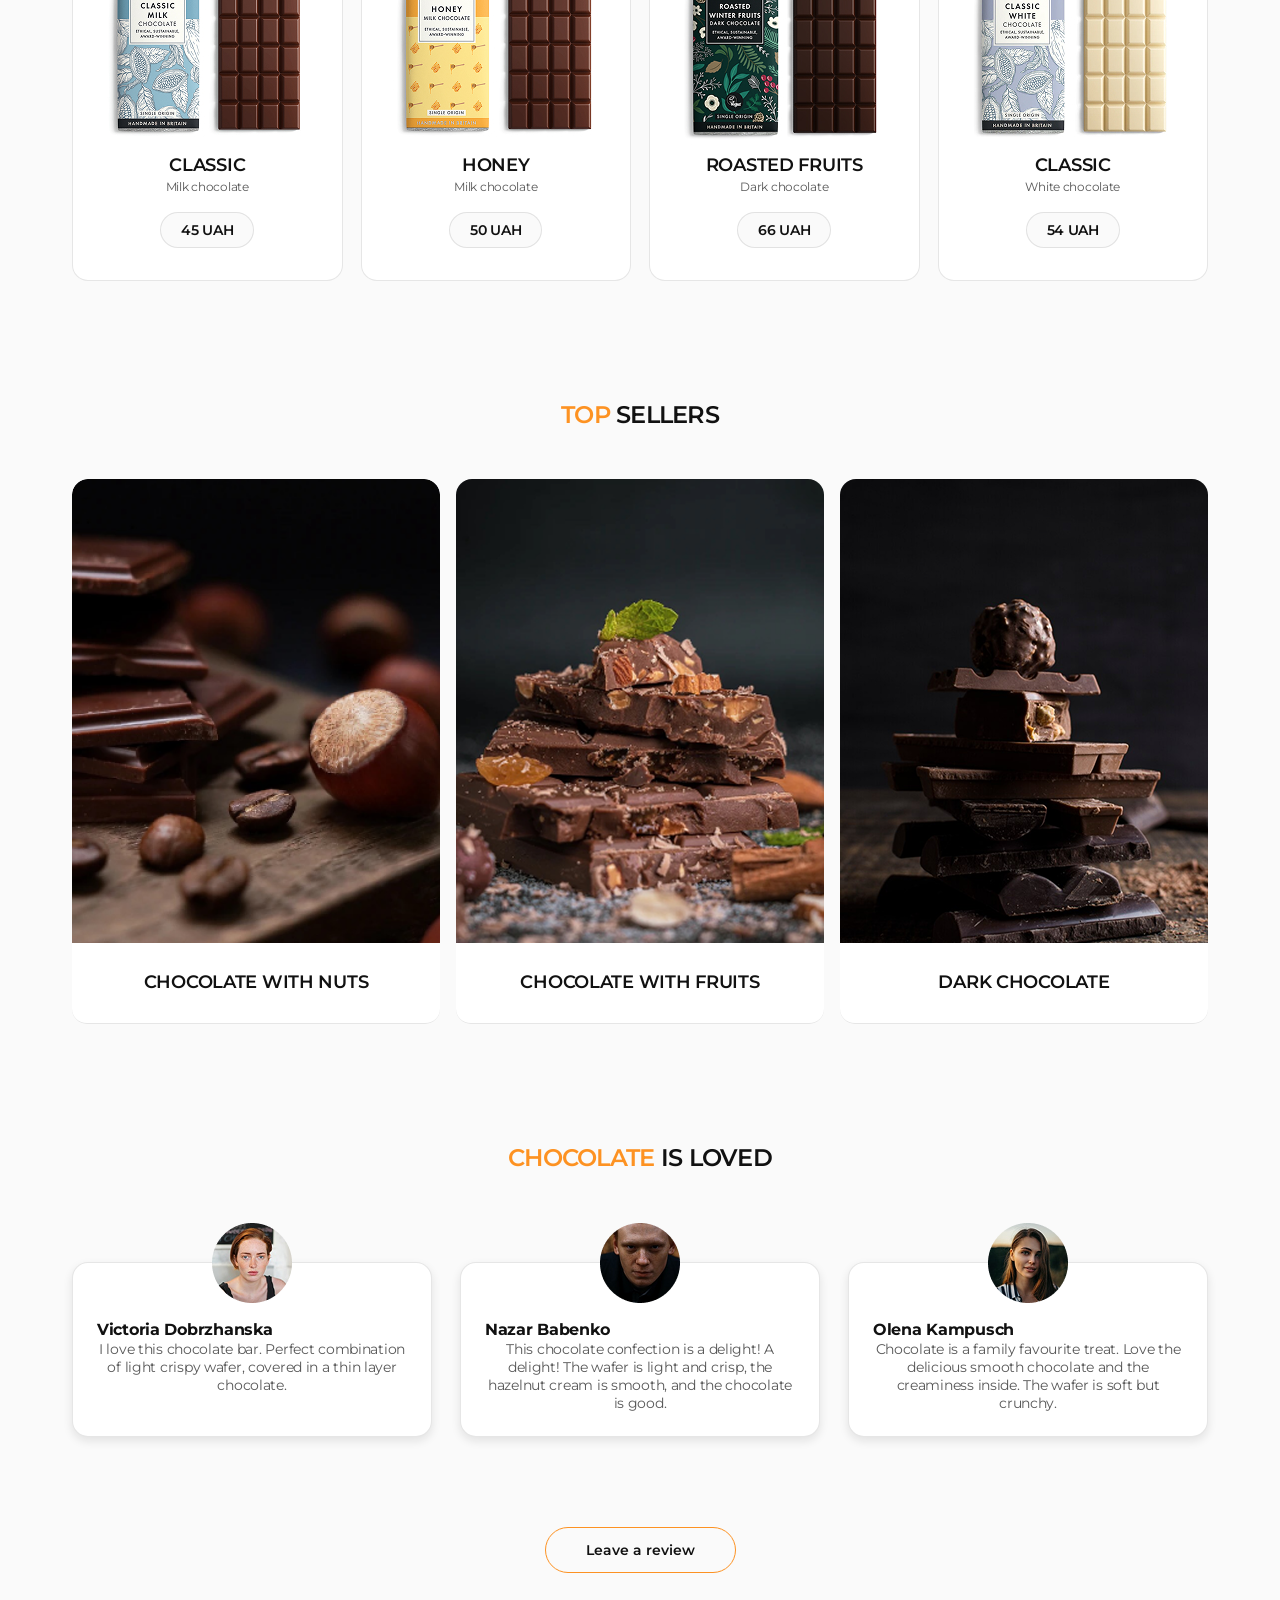
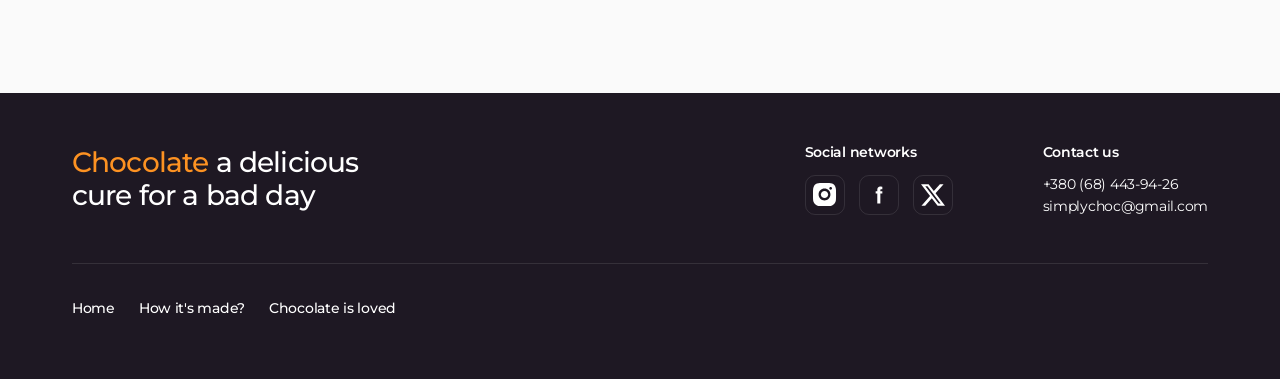
==== commit a734bf7d: "Finish module-4" ====
--- a/index.html
+++ b/index.html
@@ -38,18 +38,14 @@
       <div class="container">
         <a class="logo" href="./index.html">
           <i>SIMPLY</i> CHOCOLATE
-          <img
-            class="logo-icon"
-            src="./images/icons/logo.svg"
-            alt="Site logo"
-            width="24"
-            height="24"
-          />
+          <svg class="logo-icon" width="24" height="24">
+            <use href="./images/icons.svg#logo"></use>
+          </svg>
         </a>
         <nav class="main-nav">
           <ul class="main-nav-list">
             <li class="main-nav-item">
-              <a class="main-nav-link" href="#home">Home</a>
+              <a class="main-nav-link current" href="#home">Home</a>
             </li>
             <li class="main-nav-item">
               <a class="main-nav-link" href="#made">How it&#39;s made?</a>
@@ -67,13 +63,9 @@
               target="_blank"
               rel="noopener noreferrer"
             >
-              <img
-                class="socials-icon"
-                src="./images/icons/facebook.svg"
-                alt="Facebook icon"
-                width="24"
-                height="24"
-              />
+              <svg class="socials-icon" width="24" height="24">
+                <use href="./images/icons.svg#facebook"></use>
+              </svg>
             </a>
           </li>
           <li class="socials-item">
@@ -83,13 +75,9 @@
               target="_blank"
               rel="noopener noreferrer"
             >
-              <img
-                class="socials-icon"
-                src="./images/icons/instagram.svg"
-                alt="Instagram icon"
-                width="24"
-                height="24"
-              />
+              <svg class="socials-icon" width="24" height="24">
+                <use href="./images/icons.svg#instagram"></use>
+              </svg>
             </a>
           </li>
           <li class="socials-item">
@@ -99,13 +87,9 @@
               target="_blank"
               rel="noopener noreferrer"
             >
-              <img
-                class="socials-icon"
-                src="./images/icons/twitter.svg"
-                alt="The X icon"
-                width="24"
-                height="24"
-              />
+              <svg class="socials-icon" width="24" height="24">
+                <use href="./images/icons.svg#twitter"></use>
+              </svg>
             </a>
           </li>
         </ul>
@@ -128,13 +112,9 @@
               <a class="hero-link" href="#benefits">
                 scroll down
                 <span class="hero-link-circle">
-                  <img
-                    class="hero-link-icon"
-                    src="./images/icons/arrow-down.svg"
-                    alt="Arrow down icon"
-                    width="22"
-                    height="22"
-                  />
+                  <svg class="hero-link-icon" width="13" height="7">
+                    <use href="./images/icons.svg#arrow-down"></use>
+                  </svg>
                 </span>
               </a>
             </div>
@@ -147,6 +127,11 @@
           <h2 class="sr-only">Our benefits</h2>
           <ul class="benefits-list">
             <li class="benefits-item">
+              <div class="benefits-wrapper">
+                <svg class="benefits-icon" width="32" height="32">
+                  <use href="./images/icons.svg#chocolate"></use>
+                </svg>
+              </div>
               <h3 class="benefits-subtitle">Unsurpassed taste</h3>
               <p class="benefits-desc">
                 Crafted with the finest quality cocoa beans and a dedication to
@@ -156,6 +141,11 @@
               </p>
             </li>
             <li class="benefits-item">
+              <div class="benefits-wrapper">
+                <svg class="benefits-icon" width="32" height="32">
+                  <use href="./images/icons.svg#spoon"></use>
+                </svg>
+              </div>
               <h3 class="benefits-subtitle">Affordable price</h3>
               <p class="benefits-desc">
                 Indulge in high-quality chocolate without breaking the bank with
@@ -166,6 +156,11 @@
               </p>
             </li>
             <li class="benefits-item">
+              <div class="benefits-wrapper">
+                <svg class="benefits-icon" width="32" height="32">
+                  <use href="./images/icons.svg#coin"></use>
+                </svg>
+              </div>
               <h3 class="benefits-subtitle">Own production</h3>
               <p class="benefits-desc">
                 We take pride in our own production process, ensuring that every
@@ -186,6 +181,11 @@
           </h2>
           <ul class="ingredients-list">
             <li class="ingredients-item">
+              <button class="ingrediets-btn" type="button">
+                <svg class="ingrediets-icon" width="24" height="24">
+                  <use href="./images/icons.svg#arrow"></use>
+                </svg>
+              </button>
               <img
                 class="ingredients-ill"
                 src="./images/ingredients/img-1.png"
@@ -196,6 +196,11 @@
               <h3 class="ingredients-caption">MILK CHOCOLATE</h3>
             </li>
             <li class="ingredients-item">
+              <button class="ingrediets-btn" type="button">
+                <svg class="ingrediets-icon" width="24" height="24">
+                  <use href="./images/icons.svg#arrow"></use>
+                </svg>
+              </button>
               <img
                 class="ingredients-ill"
                 src="./images/ingredients/img-2.png"
@@ -206,6 +211,11 @@
               <h3 class="ingredients-caption">MILK</h3>
             </li>
             <li class="ingredients-item">
+              <button class="ingrediets-btn" type="button">
+                <svg class="ingrediets-icon" width="24" height="24">
+                  <use href="./images/icons.svg#arrow"></use>
+                </svg>
+              </button>
               <img
                 class="ingredients-ill"
                 src="./images/ingredients/img-3.png"
@@ -216,6 +226,11 @@
               <h3 class="ingredients-caption">NUTS</h3>
             </li>
             <li class="ingredients-item">
+              <button class="ingrediets-btn" type="button">
+                <svg class="ingrediets-icon" width="24" height="24">
+                  <use href="./images/icons.svg#arrow"></use>
+                </svg>
+              </button>
               <img
                 class="ingredients-ill"
                 src="./images/ingredients/img-4.png"
@@ -226,6 +241,11 @@
               <h3 class="ingredients-caption">SEMI-SWEET CHOCOLATE</h3>
             </li>
             <li class="ingredients-item">
+              <button class="ingrediets-btn" type="button">
+                <svg class="ingrediets-icon" width="24" height="24">
+                  <use href="./images/icons.svg#arrow"></use>
+                </svg>
+              </button>
               <img
                 class="ingredients-ill"
                 src="./images/ingredients/img-5.png"
@@ -236,6 +256,11 @@
               <h3 class="ingredients-caption">CACAO</h3>
             </li>
             <li class="ingredients-item">
+              <button class="ingrediets-btn" type="button">
+                <svg class="ingrediets-icon" width="24" height="24">
+                  <use href="./images/icons.svg#arrow"></use>
+                </svg>
+              </button>
               <img
                 class="ingredients-ill"
                 src="./images/ingredients/img-6.png"
@@ -246,6 +271,11 @@
               <h3 class="ingredients-caption">RASPBERRY</h3>
             </li>
             <li class="ingredients-item">
+              <button class="ingrediets-btn" type="button">
+                <svg class="ingrediets-icon" width="24" height="24">
+                  <use href="./images/icons.svg#arrow"></use>
+                </svg>
+              </button>
               <img
                 class="ingredients-ill"
                 src="./images/ingredients/img-7.png"
@@ -418,33 +448,57 @@
           </h2>
           <ul class="bestsellers-list">
             <li class="bestsellers-item">
-              <img
-                class="bestsellers-ill"
-                src="./images/bestsellers/ill-1.jpg"
-                alt="Chocolate with nuts"
-                width="368"
-                height="464"
-              />
+              <div class="bestsellers-thumb">
+                <img
+                  class="bestsellers-ill"
+                  src="./images/bestsellers/ill-1.png"
+                  alt="Chocolate with nuts"
+                  width="368"
+                  height="464"
+                />
+                <p class="overlay">
+                  Chocolate with fruit is an unbeatable combination of two of
+                  the tastiest things in the world. This dessert combines
+                  delicate and aromatic chocolate with fresh and juicy fruits,
+                  creating a true poetry of taste.
+                </p>
+              </div>
               <h3 class="bestsellers-caption">CHOCOLATE WITH NUTS</h3>
             </li>
             <li class="bestsellers-item">
-              <img
-                class="bestsellers-ill"
-                src="./images/bestsellers/ill-2.jpg"
-                alt="Chocolate with fruits"
-                width="368"
-                height="464"
-              />
+              <div class="bestsellers-thumb">
+                <img
+                  class="bestsellers-ill"
+                  src="./images/bestsellers/ill-2.png"
+                  alt="Chocolate with fruits"
+                  width="368"
+                  height="464"
+                />
+                <p class="overlay">
+                  Chocolate with fruit is an unbeatable combination of two of
+                  the tastiest things in the world. This dessert combines
+                  delicate and aromatic chocolate with fresh and juicy fruits,
+                  creating a true poetry of taste.
+                </p>
+              </div>
               <h3 class="bestsellers-caption">CHOCOLATE WITH FRUITS</h3>
             </li>
             <li class="bestsellers-item">
-              <img
-                class="bestsellers-ill"
-                src="./images/bestsellers/ill-3.jpg"
-                alt="Dark chocolate"
-                width="368"
-                height="464"
-              />
+              <div class="bestsellers-thumb">
+                <img
+                  class="bestsellers-ill"
+                  src="./images/bestsellers/ill-3.png"
+                  alt="Dark chocolate"
+                  width="368"
+                  height="464"
+                />
+                <p class="overlay">
+                  Chocolate with fruit is an unbeatable combination of two of
+                  the tastiest things in the world. This dessert combines
+                  delicate and aromatic chocolate with fresh and juicy fruits,
+                  creating a true poetry of taste.
+                </p>
+              </div>
               <h3 class="bestsellers-caption">DARK CHOCOLATE</h3>
             </li>
           </ul>
@@ -526,13 +580,9 @@
                   target="_blank"
                   rel="noopener noreferrer"
                 >
-                  <img
-                    class="socials-icon"
-                    src="./images/icons/facebook.svg"
-                    alt="Facebook icon"
-                    width="24"
-                    height="24"
-                  />
+                  <svg class="socials-icon" width="24" height="24">
+                    <use href="./images/icons.svg#instagram"></use>
+                  </svg>
                 </a>
               </li>
               <li class="socials-item">
@@ -542,13 +592,9 @@
                   target="_blank"
                   rel="noopener noreferrer"
                 >
-                  <img
-                    class="socials-icon"
-                    src="./images/icons/instagram.svg"
-                    alt="Instagram icon"
-                    width="24"
-                    height="24"
-                  />
+                  <svg class="socials-icon" width="24" height="24">
+                    <use href="./images/icons.svg#facebook"></use>
+                  </svg>
                 </a>
               </li>
               <li class="socials-item">
@@ -558,13 +604,9 @@
                   target="_blank"
                   rel="noopener noreferrer"
                 >
-                  <img
-                    class="socials-icon"
-                    src="./images/icons/twitter.svg"
-                    alt="The X icon"
-                    width="24"
-                    height="24"
-                  />
+                  <svg class="socials-icon" width="24" height="24">
+                    <use href="./images/icons.svg#twitter"></use>
+                  </svg>
                 </a>
               </li>
             </ul>
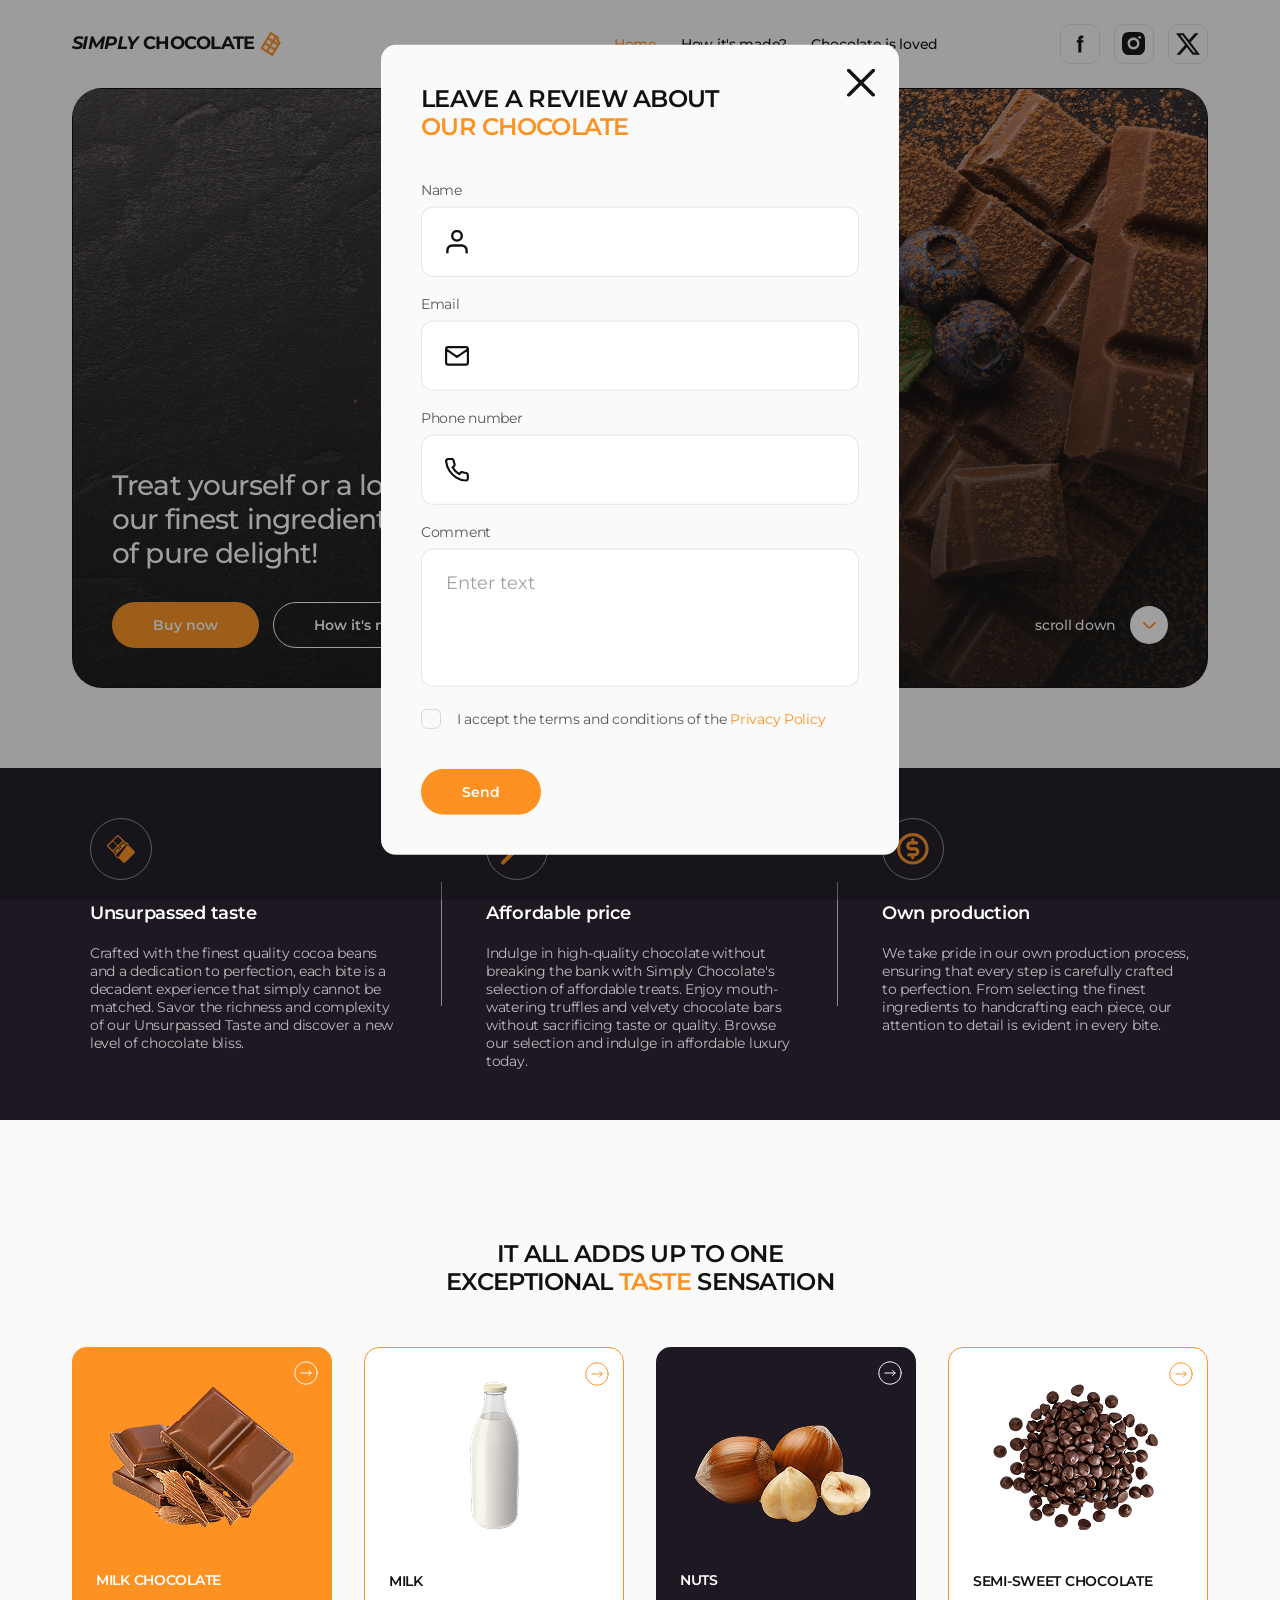
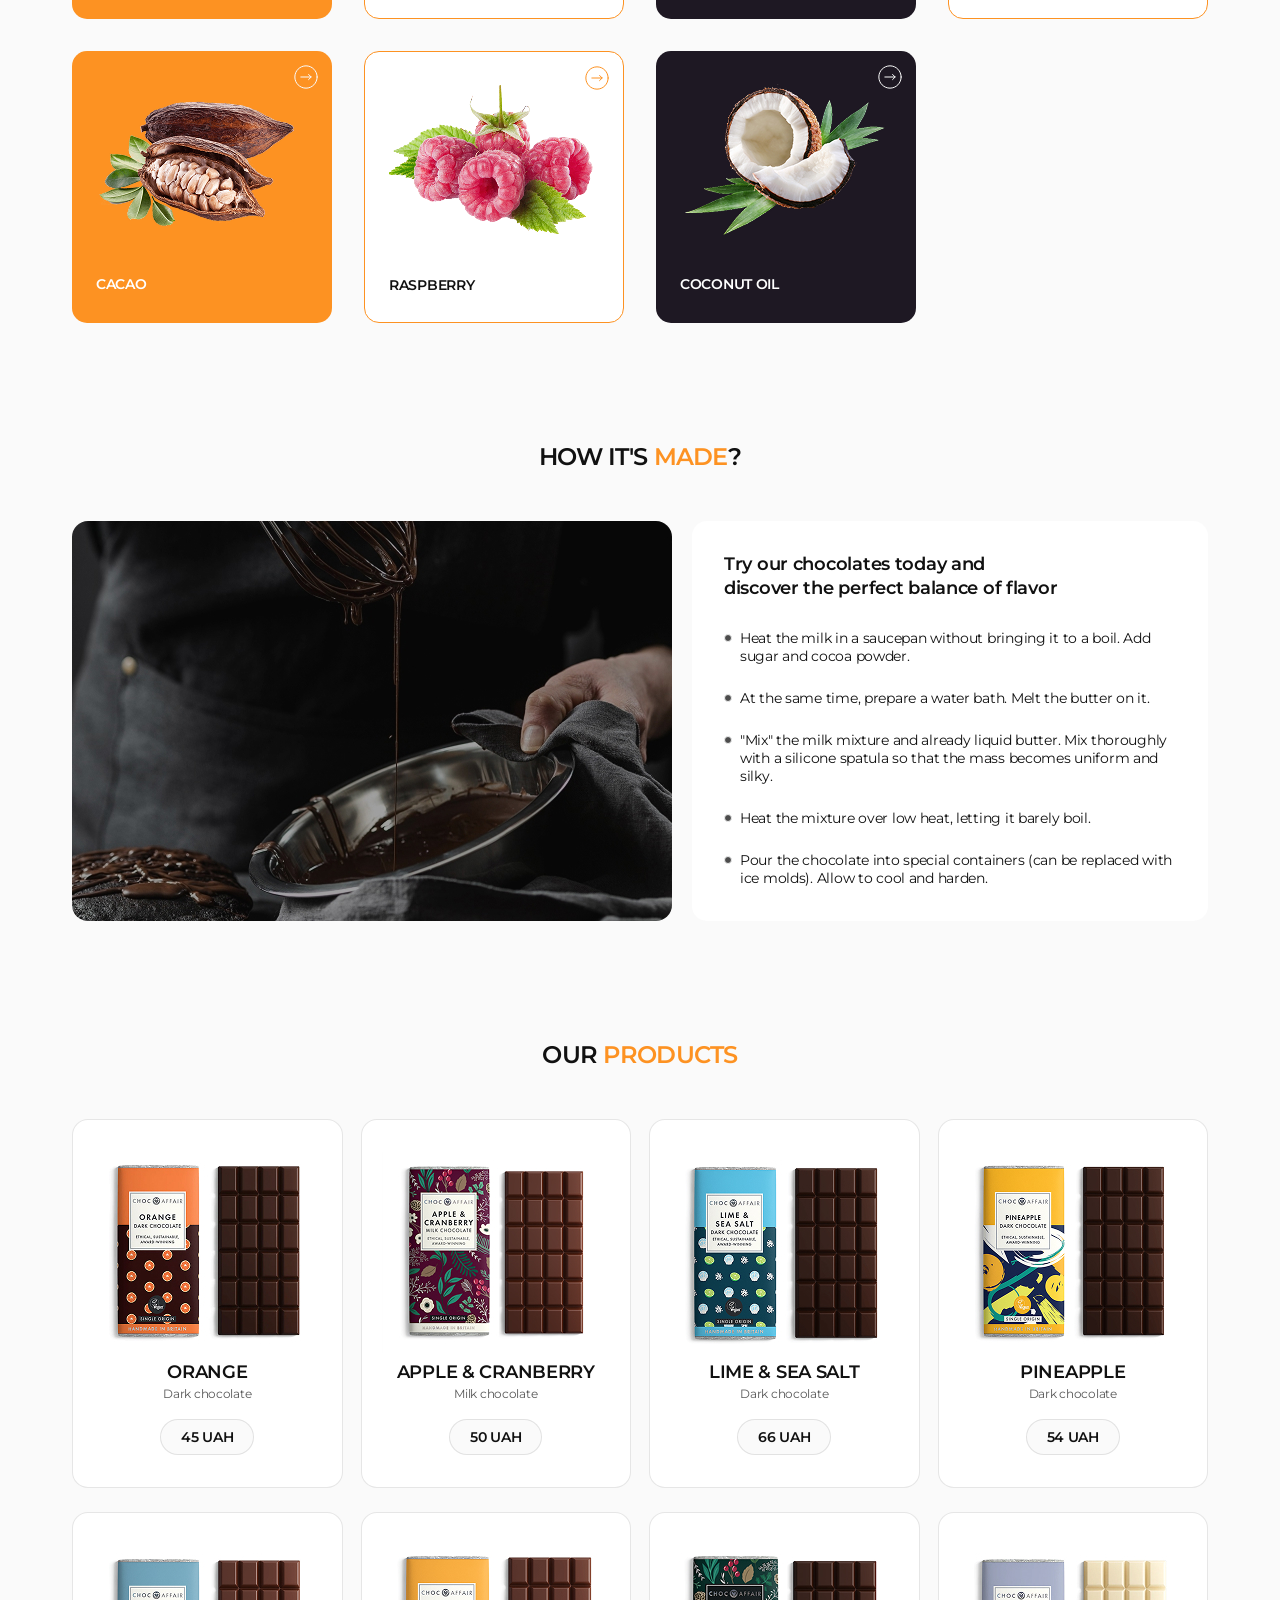
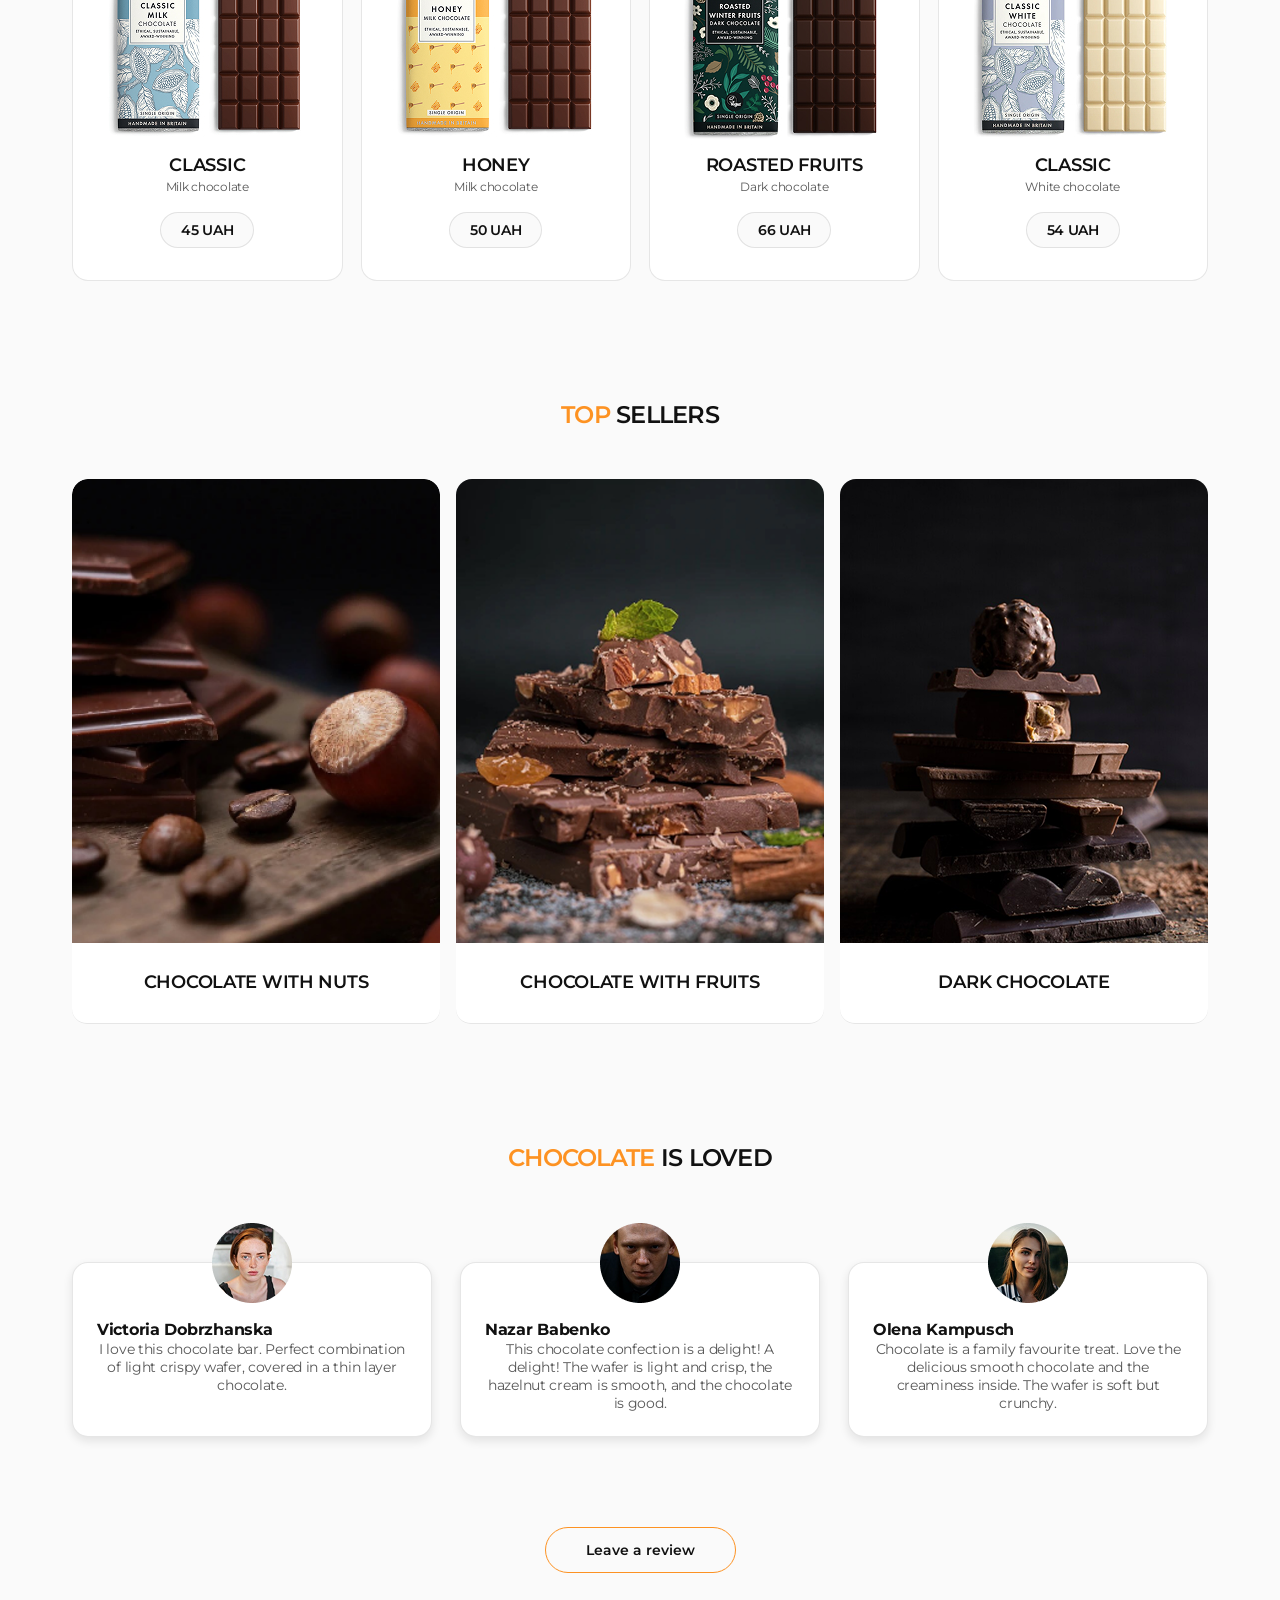
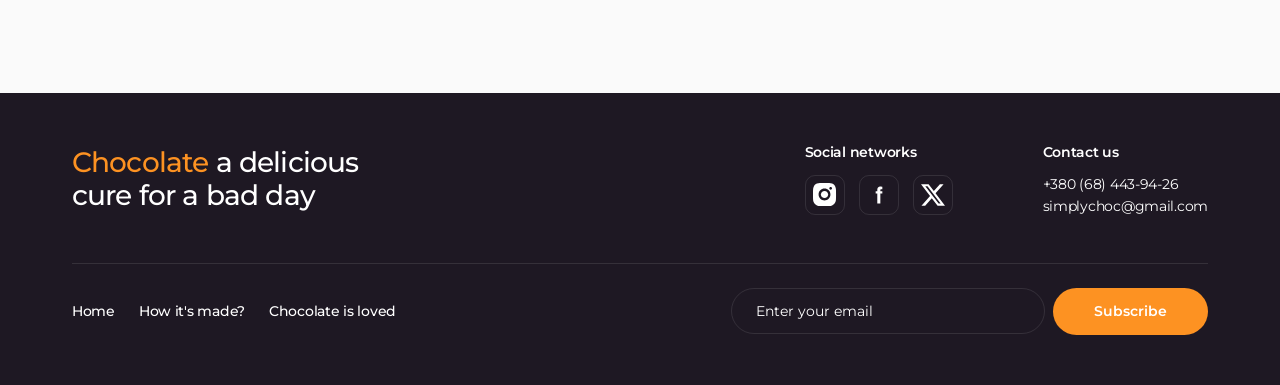
==== commit 3b225e9b: "Ready lesson-5" ====
--- a/index.html
+++ b/index.html
@@ -641,8 +641,126 @@
               <a class="footer-menu-link" href="#reviews">Chocolate is loved</a>
             </li>
           </ul>
+          <form class="footer-form" name="subscription">
+            <input
+              class="footer-form-input"
+              type="text"
+              name="user_subscription"
+              placeholder="Enter your email"
+            />
+            <button class="btn btn-filled" type="submit">Subscribe</button>
+          </form>
         </div>
       </div>
     </footer>
+
+    <!-- Modal window -->
+    <div class="backdrop is-open">
+      <div class="modal">
+        <button class="modal-btn" type="button" aria-label="Close modal button">
+          <svg class="modal-btn-icon" width="28" height="28">
+            <use href="./images/icons.svg#close"></use>
+          </svg>
+        </button>
+        <p class="modal-caption">
+          LEAVE A REVIEW ABOUT <span class="accent">OUR CHOCOLATE</span>
+        </p>
+
+        <form class="modal-form" name="review_from">
+          <div class="modal-form-field">
+            <label class="modal-form-label" for="user_name">Name</label>
+            <div class="modal-form-wrapper">
+              <input
+                class="modal-form-input"
+                type="text"
+                id="user_name"
+                name="user_name"
+                required
+                minlength="2"
+                pattern="^[a-zA-Z]+\s[a-zA-Z]+$"
+                title="Username must be two words separated by space."
+              />
+              <svg class="modal-form-icon" width="24" height="24">
+                <use href="./images/icons.svg#user"></use>
+              </svg>
+              <svg class="error-icon" width="24" height="24">
+                <use href="./images/icons.svg#error"></use>
+              </svg>
+            </div>
+          </div>
+          <div class="modal-form-field">
+            <label class="modal-form-label" for="user_email">Email</label>
+            <div class="modal-form-wrapper">
+              <input
+                class="modal-form-input"
+                type="email"
+                id="user_email"
+                name="user_email"
+                required
+              />
+              <svg class="modal-form-icon" width="24" height="24">
+                <use href="./images/icons.svg#email"></use>
+              </svg>
+              <svg class="error-icon" width="24" height="24">
+                <use href="./images/icons.svg#error"></use>
+              </svg>
+            </div>
+          </div>
+          <div class="modal-form-field">
+            <label class="modal-form-label" for="user_phone"
+              >Phone number</label
+            >
+            <div class="modal-form-wrapper">
+              <input
+                class="modal-form-input"
+                type="tel"
+                id="user_phone"
+                name="user_phone"
+              />
+              <svg class="modal-form-icon" width="24" height="24">
+                <use href="./images/icons.svg#phone"></use>
+              </svg>
+            </div>
+          </div>
+          <div class="modal-form-field">
+            <label class="modal-form-label" for="user_comment">Comment</label>
+            <textarea
+              class="model-form-comment"
+              cols="4"
+              name="user_comment"
+              id="user_comment"
+              placeholder="Enter text"
+              required
+              minlength="20"
+            ></textarea>
+          </div>
+          <div class="modal-form-agreement">
+            <input
+              class="checkbox sr-only"
+              type="checkbox"
+              name="user-policy"
+              id="user-policy"
+              required
+            />
+            <label class="modal-form-policy" for="user-policy">
+              <span class="modal-form-checkbox">
+                <svg class="modal-form-checkbox-icon" width="10" height="10">
+                  <use href="./images/icons.svg#check"></use>
+                </svg>
+              </span>
+              I accept the terms and conditions of the
+              <a
+                class="modal-from-link"
+                href="#"
+                target="_blank"
+                rel="noopener noreferrer"
+                >Privacy Policy</a
+              >
+            </label>
+          </div>
+          <button class="btn btn-filled" type="submit">Send</button>
+        </form>
+      </div>
+    </div>
   </body>
 </html>
--- a/css/main.css
+++ b/css/main.css
@@ -9,3 +9,4 @@
 @import url("./bestsellers.css");
 @import url("./reviews.css");
 @import url("./footer.css");
+@import url("./modal.css");
